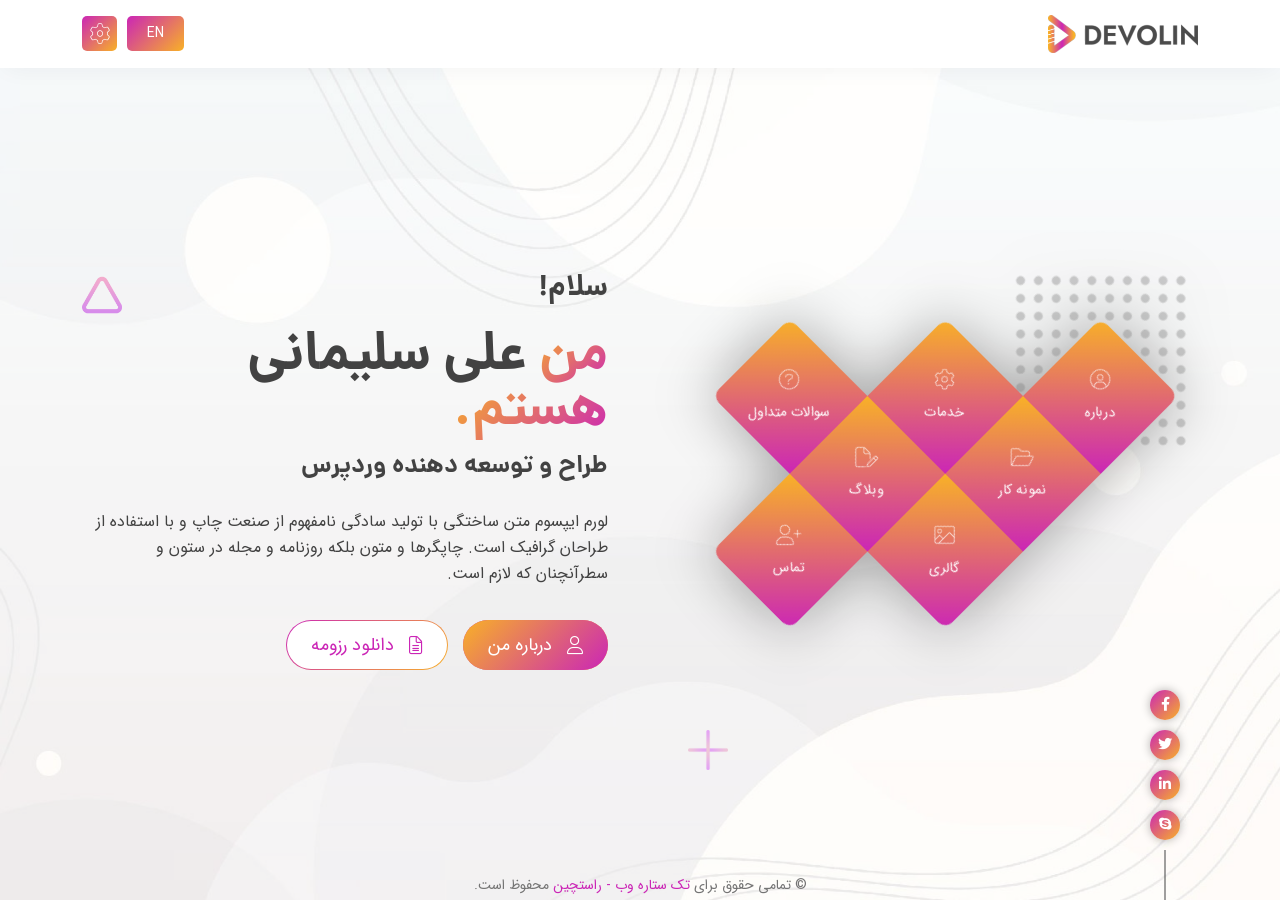
==== index.html @ b30a79c1 "first commit" ====
<!DOCTYPE html>
<html lang="fa">
<head>
    <meta charset="UTF-8">
    <meta http-equiv="X-UA-Compatible" content="IE=edge">
    <meta name="viewport" content="width=device-width, initial-scale=1.0">
    <title>Devolin - قالب HTML نمونه کارها شخصی</title>

    
    <!-- ============ FAVICON ============ -->
    <link rel="shortcut icon" href="favicon.png">
    <!-- ============ ALL PLUGIN CSS ============ -->
    <link rel="stylesheet" href="assets/vendor/css/plugin.min.css">
    <!-- ============ CUSTOM STYLESHEET ============ -->
    <link rel="stylesheet" href="assets/css/style.css">
    <link rel="stylesheet" href="assets/css/style-rtl.css">
    <!-- ============ SHARP MODE STYLESHEET ============ -->
    <link id="sharpMode" rel="stylesheet" href="#">
    <link id="darkMode" rel="stylesheet" href="#">
</head>
<body>
    <div class="content-wrap">
        <!-- PRELOADER START -->
        <div class="preloader">
            <img src="assets/images/loader.gif" alt="loading">
        </div>
        <!-- PRELOADER END -->


        <!-- ============ SETTIGS SIDEBAR START ============ -->
        <!-- ============ SETTIGS SIDEBAR START ============ -->
        <div class="sidebar-overlay">
            <div class="sidebar">
                <h3><span><i class="fa-regular fa-gear"></i> تنظیمات</span> <button class="sidebar-close"><i class="fa-thin fa-xmark"></i></button></h3>
                <div class="bottom">
                    <div class="form-check form-switch">
                        <input class="form-check-input" type="checkbox" role="switch" id="shapeChange">
                        <label class="form-check-label" for="shapeChange">حالت شارپ</label>
                    </div>
                    <div class="form-check form-switch">
                        <input class="form-check-input" type="checkbox" role="switch" id="themeChange">
                        <label class="form-check-label" for="themeChange">حالت شب</label>
                    </div>
                </div>
            </div>
        </div>
        <!-- ============ SETTIGS SIDEBAR END ============ -->


        <!-- ============ HEADER SECTION START ============ -->
        <div class="header">
            <div class="container">
                <div class="row justify-content-between align-items-center">
                    <div class="col-6">
                        <div class="logo">
                            <a href="#">
                                <img id="logo" src="assets/images/logo.png" alt="LOGO">
                            </a>
                        </div>
                    </div>
                    <div class="col-6">
                        <div class="nav-btn">
                            <a href="index-en.html" class="theme-btn">EN</a>
                            <a role="button" id="sidebar"><i class="fa-thin fa-gear"></i></a>
                        </div>
                    </div>
                </div>
            </div>
        </div>
        <!-- ============ HEADER SECTION END ============ -->


        <!-- ============ BANNER SECTION START ============ -->
        <div class="banner">
            <div class="main-social">
                <a href="#" title="Facebook"><i class="fa-brands fa-facebook-f"></i></a>
                <a href="#" title="Twitter"><i class="fa-brands fa-twitter"></i></a>
                <a href="#" title="Linkedin"><i class="fa-brands fa-linkedin-in"></i></a>
                <a href="#" title="Skype"><i class="fa-brands fa-skype"></i></a>
            </div>
            <div class="container">
                <div class="row align-items-center">
                    <div class="col-md-6 nav-col">
                        <div class="nav-wrap">
                            <div class="nav-grid">
                                <div class="single-item">
                                    <a role="button" class="section-btn" data-section="about">
                                        <span class="icon"><i class="fa-thin fa-circle-user"></i></span>
                                        <span class="txt">درباره</span>
                                    </a>
                                </div>
                                <div class="single-item">
                                    <a role="button" class="section-btn" data-section="service">
                                        <span class="icon"><i class="fa-thin fa-gear"></i></span>
                                        <span class="txt">خدمات</span>
                                    </a>
                                </div>
                                <div class="single-item">
                                    <a role="button" class="section-btn" data-section="portfolio">
                                        <span class="icon"><i class="fa-thin fa-folder-open"></i></span>
                                        <span class="txt">نمونه کار</span>
                                    </a>
                                </div>
                                <div class="single-item">
                                    <a role="button" class="section-btn" data-section="faq">
                                        <span class="icon"><i class="fa-thin fa-circle-question"></i></span>
                                        <span class="txt">سوالات متداول</span>
                                    </a>
                                </div>
                                <div class="single-item">
                                    <a role="button" class="section-btn" data-section="gallery">
                                        <span class="icon"><i class="fa-thin fa-image"></i></span>
                                        <span class="txt">گالری</span>
                                    </a>
                                </div>
                                <div class="single-item">
                                    <a role="button" class="section-btn" data-section="blog">
                                        <span class="icon"><i class="fa-thin fa-file-pen"></i></span>
                                        <span class="txt">وبلاگ</span>
                                    </a>
                                </div>
                                <div class="single-item">
                                    <a role="button" class="section-btn" data-section="contact">
                                        <span class="icon"><i class="fa-thin fa-user-plus"></i></span>
                                        <span class="txt">تماس</span>
                                    </a>
                                </div>
                            </div>
                        </div>
                    </div>
                    <div class="col-md-6">
                        <div class="banner-txt">
                            <h3>سلام!</h3>
                            <h1><span>من</span> علی سلیمانی <span>هستم.</span></h1>
                            <h2>طراح و توسعه دهنده وردپرس</h2>
                            <p>لورم ایپسوم متن ساختگی با تولید سادگی نامفهوم از صنعت چاپ و با استفاده از طراحان گرافیک است. چاپگرها و متون بلکه روزنامه و مجله در ستون و سطرآنچنان که لازم است.</p>
                            <div class="btn-box">
                                <a href="#" class="section-btn def-btn" data-section="about"><i class="fa-light fa-user"></i> درباره من</a>
                                <a href="#" class="def-btn"><i class="fa-light fa-file-lines"></i> دانلود رزومه</a>
                            </div>
                        </div>
                    </div>
                </div>
            </div>
            <div class="copyright">
                <p>&copy; تمامی حقوق برای <span> تک ستاره وب - راستچین </span> محفوظ است.</p>
            </div>
        </div>
        <!-- ============ BANNER SECTION END ============ -->


        <!-- ============ ABOUT SECTION START ============ -->
        <div class="about section-panel" id="about">
            <button class="panel-close-btn" data-close="about"><i class="fa-light fa-xmark"></i></button>
            <div class="about-content">
                <div class="container">
                    <div class="row align-items-center justify-content-between">
                        <div class="col-lg-5 col-md-6">
                            <div class="part-img">
                                <img src="assets/images/about-img.png" alt="image">
                            </div>
                        </div>
                        <div class="col-lg-6 col-md-6">
                            <div class="part-txt">
                                <h2 class="section-title">درباره <span>من</span></h2>
                                <p>من یک طراح و توسعه دهنده وردپرس هستم.</p>
                                <p>انگیزه من ساخت بهترین طراحی وب با سالها تجربه است. هدف لورم ایپسوم ایجاد یک بلوک متنی به ظاهر طبیعی است که حواس را از چیدمان منحرف نکند.</p>
                                <div class="progress-wrap">
                                    <div class="progress-box">
                                        <div class="circle-progressbar" data-animate="false">
                                            <div class="circle" data-percent="90" data-thick="15">
                                                <div class="txt">
                                                    <span class="percent"></span>
                                                    <p>گرافیک</p>
                                                </div>
                                            </div>
                                        </div>
                                    </div>
                                    <div class="progress-box">
                                        <div class="circle-progressbar" data-animate="false">
                                            <div class="circle" data-percent="85" data-thick="15">
                                                <div class="txt">
                                                    <span class="percent"></span>
                                                    <p>توسعه</p>
                                                </div>
                                            </div>
                                        </div>
                                    </div>
                                    <div class="progress-box">
                                        <div class="circle-progressbar" data-animate="false">
                                            <div class="circle" data-percent="70" data-thick="15">
                                                <div class="txt">
                                                    <span class="percent"></span>
                                                    <p>مارکتینگ</p>
                                                </div>
                                            </div>
                                        </div>
                                    </div>
                                    <div class="progress-box">
                                        <div class="circle-progressbar" data-animate="false">
                                            <div class="circle" data-percent="60" data-thick="15">
                                                <div class="txt">
                                                    <span class="percent"></span>
                                                    <p>محتوانویسی</p>
                                                </div>
                                            </div>
                                        </div>
                                    </div>
                                    <div class="progress-box">
                                        <div class="circle-progressbar" data-animate="false">
                                            <div class="circle" data-percent="90" data-thick="15">
                                                <div class="txt">
                                                    <span class="percent"></span>
                                                    <p>طراحی UI/UX</p>
                                                </div>
                                            </div>
                                        </div>
                                    </div>
                                    <div class="progress-box">
                                        <div class="circle-progressbar" data-animate="false">
                                            <div class="circle" data-percent="50" data-thick="15">
                                                <div class="txt">
                                                    <span class="percent"></span>
                                                    <p>سئو (SEO)</p>
                                                </div>
                                            </div>
                                        </div>
                                    </div>
                                </div>
                            </div>
                        </div>
                    </div>
                </div>
            </div>
            <div class="fun-fact">
                <div class="container">
                    <div class="row g-0 gy-4">
                        <div class="col-md-3 col-6">
                            <div class="single-box single-box-2">
                                <div class="part-icon">
                                    <span><i class="fa-thin fa-badge-check"></i></span>
                                </div>
                                <h2><span class="odometer" data-count="8">0</span>+</h2>
                                <p>سال تجربه کاری</p>
                            </div>
                        </div>
                        <div class="col-md-3 col-6">
                            <div class="single-box single-box-2">
                                <div class="part-icon">
                                    <span><i class="fa-thin fa-list-check"></i></span>
                                </div>
                                <h2><span class="odometer" data-count="480">0</span>+</h2>
                                <p>پروژه انجام شده</p>
                            </div>
                        </div>
                        <div class="col-md-3 col-6">
                            <div class="single-box single-box-2">
                                <div class="part-icon">
                                    <span><i class="fa-thin fa-users"></i></span>
                                </div>
                                <h2><span class="odometer" data-count="369">0</span>+</h2>
                                <p>مشتری راضی</p>
                            </div>
                        </div>
                        <div class="col-md-3 col-6">
                            <div class="single-box">
                                <div class="part-icon">
                                    <span><i class="fa-thin fa-mug-hot"></i></span>
                                </div>
                                <h2><span class="odometer" data-count="959">0</span>+</h2>
                                <p>فنجان چای</p>
                            </div>
                        </div>
                    </div>
                </div>
            </div>
            <div class="education">
                <div class="container">
                    <div class="row rg-60">
                        <div class="col-md-6">
                            <h2 class="section-title">تحصیلات</h2>
                            <ul>
                                <li>
                                    <div class="single-box">
                                        <span class="duration">1400 - 1395</span>
                                        <h3 class="title">کارشناسی ارشد در طراحی</h3>
                                        <p>دانشگاه نیویورک</p>
                                    </div>
                                </li>
                                <li>
                                    <div class="single-box">
                                        <span class="duration">1400 - 1395</span>
                                        <h3 class="title">لیسانس هنر</h3>
                                        <p>دانشگاه لندن</p>
                                    </div>
                                </li>
                                <li>
                                    <div class="single-box">
                                        <span class="duration">1400 - 1395</span>
                                        <h3 class="title">هنرمند کلاژ</h3>
                                        <p>دانشگاه سیدنی</p>
                                    </div>
                                </li>
                                <li>
                                    <div class="single-box">
                                        <span class="duration">1400 - 1395</span>
                                        <h3 class="title">کارشناسی ارشد توسعه</h3>
                                        <p>دانشگاه ولز</p>
                                    </div>
                                </li>
                                <li>
                                    <div class="single-box">
                                        <span class="duration">1400 - 1395</span>
                                        <h3 class="title">دیپلم کامپیوتر</h3>
                                        <p>دانشگاه قاهره</p>
                                    </div>
                                </li>
                            </ul>
                        </div>
                        <div class="col-md-6">
                            <h2 class="section-title">تجربیات</h2>
                            <ul>
                                <li>
                                    <div class="single-box">
                                        <span class="duration">1400 - 1395</span>
                                        <h3 class="title">توسعه دهنده وب</h3>
                                        <p>سرویس آی تی کاکلی</p>
                                    </div>
                                </li>
                                <li>
                                    <div class="single-box">
                                        <span class="duration">1400 - 1395</span>
                                        <h3 class="title">توسعه دهنده React</h3>
                                        <p>نرم افزار آکودا</p>
                                    </div>
                                </li>
                                <li>
                                    <div class="single-box">
                                        <span class="duration">1400 - 1395</span>
                                        <h3 class="title">توسعه دهنده وب</h3>
                                        <p>تیم نرم افزاری موهینو</p>
                                    </div>
                                </li>
                                <li>
                                    <div class="single-box">
                                        <span class="duration">1400 - 1395</span>
                                        <h3 class="title">مدیر پروژه</h3>
                                        <p>شرکت طراحی وب دیزاین</p>
                                    </div>
                                </li>
                                <li>
                                    <div class="single-box">
                                        <span class="duration">1400 - 1395</span>
                                        <h3 class="title">سرپرست تیم</h3>
                                        <p>شرکت تبلیغاتی برتر</p>
                                    </div>
                                </li>
                            </ul>
                        </div>
                    </div>
                </div>
            </div>
        </div>
        <!-- ============ ABOUT SECTION END ============ -->


        <!-- ============ SERVICE SECTION START ============ -->
        <div class="service section-panel" id="service">
            <button class="panel-close-btn" data-close="service"><i class="fa-light fa-xmark"></i></button>
            <div class="service-content">
                <div class="container">
                    <div class="row justify-content-center">
                        <div class="col-xl-6 col-lg-5">
                            <h2 class="section-title title-center">تخصص های <span>من</span></h2>
                        </div>
                    </div>
                    <div class="row g-md-4 g-sm-3 g-4 justify-content-between">
                        <div class="col-lg-4 col-sm-6">
                            <div class="single-service-box">
                                <div class="part-icon">
                                    <span><i class="fa-thin fa-laptop-code"></i></span>
                                </div>
                                <div class="part-txt">
                                    <h3>طراحی سایت</h3>
                                    <p>لورم ایپسوم متن ساختگی با تولید سادگی نامفهوم از صنعت چاپ و با استفاده از طراحان گرافیک است. </p>
                                </div>
                            </div>
                        </div>
                        <div class="col-lg-4 col-sm-6">
                            <div class="single-service-box">
                                <div class="part-icon">
                                    <span><i class="fa-thin fa-object-ungroup"></i></span>
                                </div>
                                <div class="part-txt">
                                    <h3>طراحی UI</h3>
                                    <p>لورم ایپسوم متن ساختگی با تولید سادگی نامفهوم از صنعت چاپ و با استفاده از طراحان گرافیک است. </p>
                                </div>
                            </div>
                        </div>
                        <div class="col-lg-4 col-sm-6">
                            <div class="single-service-box">
                                <div class="part-icon">
                                    <span><i class="fa-thin fa-palette"></i></span>
                                </div>
                                <div class="part-txt">
                                    <h3>طراحی لوگو</h3>
                                    <p>لورم ایپسوم متن ساختگی با تولید سادگی نامفهوم از صنعت چاپ و با استفاده از طراحان گرافیک است. </p>
                                </div>
                            </div>
                        </div>
                        <div class="col-lg-4 col-sm-6">
                            <div class="single-service-box">
                                <div class="part-icon">
                                    <span><i class="fa-thin fa-camera-retro"></i></span>
                                </div>
                                <div class="part-txt">
                                    <h3>عکاسی</h3>
                                    <p>لورم ایپسوم متن ساختگی با تولید سادگی نامفهوم از صنعت چاپ و با استفاده از طراحان گرافیک است. </p>
                                </div>
                            </div>
                        </div>
                        <div class="col-lg-4 col-sm-6">
                            <div class="single-service-box">
                                <div class="part-icon">
                                    <span><i class="fa-thin fa-film"></i></span>
                                </div>
                                <div class="part-txt">
                                    <h3>ویرایش ویدیو</h3>
                                    <p>لورم ایپسوم متن ساختگی با تولید سادگی نامفهوم از صنعت چاپ و با استفاده از طراحان گرافیک است. </p>
                                </div>
                            </div>
                        </div>
                        <div class="col-lg-4 col-sm-6">
                            <div class="single-service-box">
                                <div class="part-icon">
                                    <span><i class="fa-thin fa-bullhorn"></i></span>
                                </div>
                                <div class="part-txt">
                                    <h3>سوشیال مارکتینگ</h3>
                                    <p>لورم ایپسوم متن ساختگی با تولید سادگی نامفهوم از صنعت چاپ و با استفاده از طراحان گرافیک است. </p>
                                </div>
                            </div>
                        </div>
                    </div>
                </div>
            </div>
            <div class="cta">
                <div class="container">
                    <div class="d-sm-flex d-block align-items-center">
                        <div class="part-txt">
                            <h2>پروژه ای در ذهن دارید؟</h2>
                        </div>
                        <div class="part-btn">
                            <a href="#contact" class="def-btn def-btn-2">پیشنهادتان را ارسال کنید</a>
                        </div>
                    </div>
                </div>
            </div>
            <div class="pricing">
                <div class="container">
                    <div class="row justify-content-center">
                        <div class="col-xl-6 col-lg-5">
                            <h2 class="section-title title-center">لیست <span>قیمت</span></h2>
                        </div>
                    </div>
                    <div class="row g-md-4 g-sm-3 g-4 justify-content-center">
                        <div class="col-lg-4 col-sm-6">
                            <div class="single-price">
                                <div class="top">
                                    <h3>یک پروژه</h3>
                                    <div class="part-icon">
                                        <span><i class="fa-light fa-sun"></i></span>
                                    </div>
                                </div>
                                <div class="middle">
                                    <ul>
                                        <li>طراحی وب سایت <span>2.5 م.ت <small>(هر پروژه)</small></span></li>
                                        <li>طراحی UI <span>2.5 م.ت <small>(هر پروژه)</small></span></li>
                                        <li>طراحی لوگو <span>1.0 م.ت <small>(هر پروژه)</small></span></li>
                                        <li>عکاسی <span>300 ه.ت <small>(هر پروژه)</small></span></li>
                                        <li>ویرایش ویدیو <span>200 ه.ت <small>(هر پروژه)</small></span></li>
                                        <li>سوشیال مارکتینگ <span>1.5 م.ت <small>(هر پروژه)</small></span></li>
                                    </ul>
                                </div>
                                <div class="bottom">
                                    <button class="def-btn" data-bs-toggle="modal" data-bs-target="#pricingModal">درخواست شروع پروژه</button>
                                </div>
                            </div>
                        </div>
                        <div class="col-lg-4 col-sm-6">
                            <div class="single-price">
                                <div class="top">
                                    <h3>چند پروژه</h3>
                                    <div class="part-icon">
                                        <span><i class="fa-light fa-medal"></i></span>
                                    </div>
                                </div>
                                <div class="middle">
                                    <ul>
                                        <li>طراحی وب سایت <span>2.4 م.ت <small>(هر پروژه)</small></span></li>
                                        <li>طراحی UI <span>2.4 م.ت <small>(هر پروژه)</small></span></li>
                                        <li>طراحی لوگو <span>900 ه.ت <small>(هر پروژه)</small></span></li>
                                        <li>عکاسی <span>280 ه.ت <small>(هر پروژه)</small></span></li>
                                        <li>ویرایش ویدیو <span>190 ه.ت <small>(هر پروژه)</small></span></li>
                                        <li>سوشیال مارکتینگ <span>1.200 م.ت <small>(هر پروژه)</small></span></li>
                                    </ul>
                                </div>
                                <div class="bottom">
                                    <button class="def-btn" data-bs-toggle="modal" data-bs-target="#pricingModal">درخواست شروع پروژه</button>
                                </div>
                            </div>
                        </div>
                        <div class="col-lg-4 col-sm-6">
                            <div class="single-price">
                                <div class="top">
                                    <h3>بر اساس روز</h3>
                                    <div class="part-icon">
                                        <span><i class="fa-light fa-sparkles"></i></span>
                                    </div>
                                </div>
                                <div class="middle">
                                    <ul>
                                        <li>طراحی وب سایت <span>500 ه.ت <small>(هر روز)</small></span></li>
                                        <li>طراحی UI <span>500 ه.ت <small>(هر روز)</small></span></li>
                                        <li>طراحی لوگو <span>100 ه.ت <small>(هر روز)</small></span></li>
                                        <li>عکاسی <span>100 ه.ت <small>(هر روز)</small></span></li>
                                        <li>ویرایش ویدیو <span>70 ه.ت <small>(هر روز)</small></span></li>
                                        <li>سوشیال مارکتینگ <span>250 ه.ت <small>(هر روز)</small></span></li>
                                    </ul>
                                </div>
                                <div class="bottom">
                                    <button class="def-btn" data-bs-toggle="modal" data-bs-target="#pricingModal">درخواست شروع پروژه</button>
                                </div>
                            </div>
                        </div>
                    </div>
                </div>
            </div>
        </div>
        <!-- ============ SERVICE SECTION END ============ -->


        <!-- ============ PORTFOLIO SECTION START ============ -->
        <div class="portfolio section-panel" id="portfolio">
            <button class="panel-close-btn" data-close="portfolio"><i class="fa-light fa-xmark"></i></button>
            <div class="portfolio-content">
                <div class="container">
                    <div class="row justify-content-center">
                        <div class="col-12">
                            <h2 class="section-title title-center">نگاهی به <span>گذشته من</span> بیندازید</h2>
                        </div>
                    </div>
                    <div class="filter-nav">
                        <button class="filter-btn active" data-filter="all">نمایش همه</button>
                        <button class="filter-btn" data-filter="web">طراحی سایت</button>
                        <button class="filter-btn" data-filter="ui">طراحی UI</button>
                        <button class="filter-btn" data-filter="photo-g">عکاسی</button>
                        <button class="filter-btn" data-filter="marketing">بازاریابی</button>
                    </div>
                    <div class="portfolio-row">
                        <div class="custom-col web">
                            <div class="single-portfolio-box">
                                <div class="part-img">
                                    <img src="assets/images/portfolio-img-1.jpg" alt="Image">
                                </div>
                                <div class="part-txt">
                                    <span class="category">طراحی سایت</span>
                                    <h3>طراحی وب سایت فروشگاهی اوماک</h3>
                                    <ul class="info">
                                        <li><span>شروع:</span> 1401/12/05</li>
                                        <li><span>پایان:</span> 1401/12/15</li>
                                    </ul>
                                    <div class="bottom">
                                        <div class="star">
                                            <i class="fa-solid fa-star-sharp rated"></i>
                                            <i class="fa-solid fa-star-sharp rated"></i>
                                            <i class="fa-solid fa-star-sharp rated"></i>
                                            <i class="fa-solid fa-star-sharp rated"></i>
                                            <i class="fa-solid fa-star-sharp"></i>
                                        </div>
                                        <a href="#">مشاهده وب سایت <span><i class="fa-regular fa-arrow-left"></i></span></a>
                                    </div>
                                </div>
                            </div>
                        </div>
                        <div class="custom-col ui">
                            <div class="single-portfolio-box">
                                <div class="part-img">
                                    <img src="assets/images/portfolio-img-2.jpg" alt="Image">
                                </div>
                                <div class="part-txt">
                                    <span class="category">طراحی UI</span>
                                    <h3>طراحی اپلیکیشن اندروید برای آژانس اوماک</h3>
                                    <ul class="info">
                                        <li><span>شروع:</span> 1401/12/05</li>
                                        <li><span>پایان:</span> 1401/12/15</li>
                                    </ul>
                                    <div class="bottom">
                                        <div class="star">
                                            <i class="fa-solid fa-star-sharp rated"></i>
                                            <i class="fa-solid fa-star-sharp rated"></i>
                                            <i class="fa-solid fa-star-sharp rated"></i>
                                            <i class="fa-solid fa-star-sharp rated"></i>
                                            <i class="fa-solid fa-star-sharp"></i>
                                        </div>
                                        <a href="#">مشاهده وب سایت <span><i class="fa-regular fa-arrow-left"></i></span></a>
                                    </div>
                                </div>
                            </div>
                        </div>
                        <div class="custom-col ui">
                            <div class="single-portfolio-box">
                                <div class="part-img">
                                    <img src="assets/images/portfolio-img-3.jpg" alt="Image">
                                </div>
                                <div class="part-txt">
                                    <span class="category">طراحی لوگو</span>
                                    <h3>طراحی لوگوی زیبایی برای لوازم آرایشی اوماک</h3>
                                    <ul class="info">
                                        <li><span>شروع:</span> 1401/12/05</li>
                                        <li><span>پایان:</span> 1401/12/15</li>
                                    </ul>
                                    <div class="bottom">
                                        <div class="star">
                                            <i class="fa-solid fa-star-sharp rated"></i>
                                            <i class="fa-solid fa-star-sharp rated"></i>
                                            <i class="fa-solid fa-star-sharp rated"></i>
                                            <i class="fa-solid fa-star-sharp rated"></i>
                                            <i class="fa-solid fa-star-sharp"></i>
                                        </div>
                                        <a href="#">مشاهده وب سایت <span><i class="fa-regular fa-arrow-left"></i></span></a>
                                    </div>
                                </div>
                            </div>
                        </div>
                        <div class="custom-col ui">
                            <div class="single-portfolio-box">
                                <div class="part-img">
                                    <img src="assets/images/portfolio-img-4.jpg" alt="Image">
                                </div>
                                <div class="part-txt">
                                    <span class="category">طراحی UI</span>
                                    <h3>طراحی اپلیکیشن اندروید برای پلیر موسیقی پادر</h3>
                                    <ul class="info">
                                        <li><span>شروع:</span> 1401/12/05</li>
                                        <li><span>پایان:</span> 1401/12/15</li>
                                    </ul>
                                    <div class="bottom">
                                        <div class="star">
                                            <i class="fa-solid fa-star-sharp rated"></i>
                                            <i class="fa-solid fa-star-sharp rated"></i>
                                            <i class="fa-solid fa-star-sharp rated"></i>
                                            <i class="fa-solid fa-star-sharp rated"></i>
                                            <i class="fa-solid fa-star-sharp"></i>
                                        </div>
                                        <a href="#">مشاهده وب سایت <span><i class="fa-regular fa-arrow-left"></i></span></a>
                                    </div>
                                </div>
                            </div>
                        </div>
                        <div class="custom-col photo-g">
                            <div class="single-portfolio-box">
                                <div class="part-img">
                                    <img src="assets/images/portfolio-img-5.jpg" alt="Image">
                                </div>
                                <div class="part-txt">
                                    <span class="category">عکاسی</span>
                                    <h3>عکاسی از نمایشگاه نقاشی 1401</h3>
                                    <ul class="info">
                                        <li><span>شروع:</span> 1401/12/05</li>
                                        <li><span>پایان:</span> 1401/12/15</li>
                                    </ul>
                                    <div class="bottom">
                                        <div class="star">
                                            <i class="fa-solid fa-star-sharp rated"></i>
                                            <i class="fa-solid fa-star-sharp rated"></i>
                                            <i class="fa-solid fa-star-sharp rated"></i>
                                            <i class="fa-solid fa-star-sharp rated"></i>
                                            <i class="fa-solid fa-star-sharp"></i>
                                        </div>
                                        <a href="#">مشاهده وب سایت <span><i class="fa-regular fa-arrow-left"></i></span></a>
                                    </div>
                                </div>
                            </div>
                        </div>
                        <div class="custom-col web">
                            <div class="single-portfolio-box">
                                <div class="part-img">
                                    <img src="assets/images/portfolio-img-6.jpg" alt="Image">
                                </div>
                                <div class="part-txt">
                                    <span class="category">طراحی سایت</span>
                                    <h3>طراحی وب سایت شخصی و رزومه</h3>
                                    <ul class="info">
                                        <li><span>شروع:</span> 1401/12/05</li>
                                        <li><span>پایان:</span> 1401/12/15</li>
                                    </ul>
                                    <div class="bottom">
                                        <div class="star">
                                            <i class="fa-solid fa-star-sharp rated"></i>
                                            <i class="fa-solid fa-star-sharp rated"></i>
                                            <i class="fa-solid fa-star-sharp rated"></i>
                                            <i class="fa-solid fa-star-sharp rated"></i>
                                            <i class="fa-solid fa-star-sharp"></i>
                                        </div>
                                        <a href="#">مشاهده وب سایت <span><i class="fa-regular fa-arrow-left"></i></span></a>
                                    </div>
                                </div>
                            </div>
                        </div>
                        <h3 class="empty-msg">چیزی برای نمایش در این دسته وجود ندارد &#128549;</h3>
                    </div>
                </div>
            </div>
            <div class="our-client">
                <div class="container">
                    <div class="client-slider" dir="rtl">
                        <div class="single-client">
                            <img src="assets/images/client-1.png" alt="Logo">
                        </div>
                        <div class="single-client">
                            <img src="assets/images/client-2.png" alt="Logo">
                        </div>
                        <div class="single-client">
                            <img src="assets/images/client-3.png" alt="Logo">
                        </div>
                        <div class="single-client">
                            <img src="assets/images/client-4.png" alt="Logo">
                        </div>
                        <div class="single-client">
                            <img src="assets/images/client-5.png" alt="Logo">
                        </div>
                        <div class="single-client">
                            <img src="assets/images/client-6.png" alt="Logo">
                        </div>
                        <div class="single-client">
                            <img src="assets/images/client-7.png" alt="Logo">
                        </div>
                    </div>
                </div>
            </div>
            <div class="testimonial">
                <div class="container">
                    <div class="row justify-content-center">
                        <div class="col-xl-6 col-lg-5">
                            <h2 class="section-title title-center">مشتریان درباره <span>من</span> چه می گویند؟</h2>
                        </div>
                    </div>
                    <div class="row justify-content-center">
                        <div class="col-xl-8 col-md-10">
                            <div class="testimonial-slider">
                                <div class="single-feedback">
                                    <div class="part-img">
                                        <img src="assets/images/testimonial-img-1.jpg" alt="Image">
                                    </div>
                                    <div class="part-txt">
                                        <p>لورم ایپسوم متن ساختگی با تولید سادگی نامفهوم از صنعت چاپ و با استفاده از طراحان گرافیک است. چاپگرها و متون بلکه روزنامه و مجله در ستون و سطرآنچنان که لازم است و برای شرایط فعلی تکنولوژی مورد نیاز و کاربردهای متنوع با هدف بهبود ابزارهای کاربردی می باشد.</p>
                                        <h3>امین دادجو</h3>
                                        <span>مدیر وب سایت لوازم آرایشی</span>
                                    </div>
                                </div>
                                <div class="single-feedback">
                                    <div class="part-img">
                                        <img src="assets/images/testimonial-img-2.jpg" alt="Image">
                                    </div>
                                    <div class="part-txt">
                                        <p>لورم ایپسوم متن ساختگی با تولید سادگی نامفهوم از صنعت چاپ و با استفاده از طراحان گرافیک است. چاپگرها و متون بلکه روزنامه و مجله در ستون و سطرآنچنان که لازم است و برای شرایط فعلی تکنولوژی مورد نیاز و کاربردهای متنوع با هدف بهبود ابزارهای کاربردی می باشد.</p>
                                        <h3>لاله ایراندوست</h3>
                                        <span>مدیر وب سایت پادکست</span>
                                    </div>
                                </div>
                                <div class="single-feedback">
                                    <div class="part-img">
                                        <img src="assets/images/testimonial-img-3.jpg" alt="Image">
                                    </div>
                                    <div class="part-txt">
                                        <p>لورم ایپسوم متن ساختگی با تولید سادگی نامفهوم از صنعت چاپ و با استفاده از طراحان گرافیک است. چاپگرها و متون بلکه روزنامه و مجله در ستون و سطرآنچنان که لازم است و برای شرایط فعلی تکنولوژی مورد نیاز و کاربردهای متنوع با هدف بهبود ابزارهای کاربردی می باشد.</p>
                                        <h3>رضا محمدی</h3>
                                        <span>مدیر فروشگاه اینترنتی</span>
                                    </div>
                                </div>
                            </div>
                        </div>
                    </div>
                </div>
            </div>
        </div>
        <!-- ============ PORTFOLIO SECTION END ============ -->


        <!-- ============ FAQ SECTION START ============ -->
        <div class="faq section-panel" id="faq">
            <button class="panel-close-btn" data-close="faq"><i class="fa-light fa-xmark"></i></button>
            <div class="faq-content">
                <div class="container">
                    <div class="row justify-content-center">
                        <div class="col-12">
                            <h2 class="section-title title-center"><span>سوالات</span> متداول</h2>
                        </div>
                    </div>
                    <div class="row justify-content-center">
                        <div class="col-xl-8 col-lg-10">
                            <div class="faq-box">
                                <div class="single-card">
                                    <div class="faq-header">
                                        <h3>ساخت یک وب سایت چقدر طول می کشد؟</h3>
                                        <div class="icon">
                                            <i class="fa-light fa-minus"></i>
                                        </div>
                                    </div>
                                    <div class="faq-body">
                                        <p>لورم ایپسوم متن ساختگی با تولید سادگی نامفهوم از صنعت چاپ و با استفاده از طراحان گرافیک است. چاپگرها و متون بلکه روزنامه و مجله در ستون و سطرآنچنان که لازم است و برای شرایط فعلی تکنولوژی مورد نیاز و کاربردهای متنوع با هدف بهبود ابزارهای کاربردی می باشد.</p>
                                    </div>
                                </div>
                                <div class="single-card">
                                    <div class="faq-header">
                                        <h3>آیا وب سایت های موجود را دوباره طراحی می کنید؟</h3>
                                        <div class="icon">
                                            <i class="fa-light fa-plus"></i>
                                        </div>
                                    </div>
                                    <div class="faq-body">
                                        <p>لورم ایپسوم متن ساختگی با تولید سادگی نامفهوم از صنعت چاپ و با استفاده از طراحان گرافیک است. چاپگرها و متون بلکه روزنامه و مجله در ستون و سطرآنچنان که لازم است و برای شرایط فعلی تکنولوژی مورد نیاز و کاربردهای متنوع با هدف بهبود ابزارهای کاربردی می باشد.</p>
                                    </div>
                                </div>
                                <div class="single-card">
                                    <div class="faq-header">
                                        <h3>آیا در سطح بین المللی کار می کنید؟</h3>
                                        <div class="icon">
                                            <i class="fa-light fa-plus"></i>
                                        </div>
                                    </div>
                                    <div class="faq-body">
                                        <p>لورم ایپسوم متن ساختگی با تولید سادگی نامفهوم از صنعت چاپ و با استفاده از طراحان گرافیک است. چاپگرها و متون بلکه روزنامه و مجله در ستون و سطرآنچنان که لازم است و برای شرایط فعلی تکنولوژی مورد نیاز و کاربردهای متنوع با هدف بهبود ابزارهای کاربردی می باشد.</p>
                                    </div>
                                </div>
                                <div class="single-card">
                                    <div class="faq-header">
                                        <h3>آیا وب سایت من روی تلفن های هوشمند و تبلت ها نیز کار می کند؟</h3>
                                        <div class="icon">
                                            <i class="fa-light fa-plus"></i>
                                        </div>
                                    </div>
                                    <div class="faq-body">
                                        <p>لورم ایپسوم متن ساختگی با تولید سادگی نامفهوم از صنعت چاپ و با استفاده از طراحان گرافیک است. چاپگرها و متون بلکه روزنامه و مجله در ستون و سطرآنچنان که لازم است و برای شرایط فعلی تکنولوژی مورد نیاز و کاربردهای متنوع با هدف بهبود ابزارهای کاربردی می باشد.</p>
                                    </div>
                                </div>
                                <div class="single-card">
                                    <div class="faq-header">
                                        <h3>آیا می توانید به من کمک کنید تا رتبه بالایی در گوگل کسب کنم؟</h3>
                                        <div class="icon">
                                            <i class="fa-light fa-plus"></i>
                                        </div>
                                    </div>
                                    <div class="faq-body">
                                        <p>لورم ایپسوم متن ساختگی با تولید سادگی نامفهوم از صنعت چاپ و با استفاده از طراحان گرافیک است. چاپگرها و متون بلکه روزنامه و مجله در ستون و سطرآنچنان که لازم است و برای شرایط فعلی تکنولوژی مورد نیاز و کاربردهای متنوع با هدف بهبود ابزارهای کاربردی می باشد.</p>
                                    </div>
                                </div>
                                <div class="single-card">
                                    <div class="faq-header">
                                        <h3>هزینه یک وب سایت چقدر است؟</h3>
                                        <div class="icon">
                                            <i class="fa-light fa-plus"></i>
                                        </div>
                                    </div>
                                    <div class="faq-body">
                                        <p>لورم ایپسوم متن ساختگی با تولید سادگی نامفهوم از صنعت چاپ و با استفاده از طراحان گرافیک است. چاپگرها و متون بلکه روزنامه و مجله در ستون و سطرآنچنان که لازم است و برای شرایط فعلی تکنولوژی مورد نیاز و کاربردهای متنوع با هدف بهبود ابزارهای کاربردی می باشد.</p>
                                    </div>
                                </div>
                            </div>
                        </div>
                    </div>
                </div>
            </div>
        </div>
        <!-- ============ FAQ SECTION END ============ -->


        <!-- ============ GALLERY SECTION START ============ -->
        <div class="gallery section-panel" id="gallery">
            <button class="panel-close-btn" data-close="gallery"><i class="fa-light fa-xmark"></i></button>
            <div class="gallery-content">
                <div class="container">
                    <div class="row justify-content-center">
                        <div class="col-12">
                            <h2 class="section-title title-center">گالری <span>تصاویر</span> من</h2>
                        </div>
                    </div>
                    <div class="row g-4">
                        <div class="col-lg-8">
                            <div class="single-img">
                                <img src="assets/images/gallery-1.jpg" alt="image">
                                <div class="hover">
                                    <button><i class="fa-light fa-plus"></i></button>
                                    <p>لورم ایپسوم متن ساختگی با تولید سادگی نامفهوم از صنعت چاپ و با استفاده از طراحان گرافیک است. </p>
                                </div>
                            </div>
                        </div>
                        <div class="col-lg-4 col-sm-6">
                            <div class="single-img">
                                <img src="assets/images/gallery-2.jpg" alt="image">
                                <div class="hover">
                                    <button><i class="fa-light fa-plus"></i></button>
                                    <p>لورم ایپسوم متن ساختگی با تولید سادگی نامفهوم از صنعت چاپ و با استفاده از طراحان گرافیک است. </p>
                                </div>
                            </div>
                        </div>
                        <div class="col-lg-4 col-sm-6">
                            <div class="single-img">
                                <img src="assets/images/gallery-3.jpg" alt="image">
                                <div class="hover">
                                    <button><i class="fa-light fa-plus"></i></button>
                                    <p>لورم ایپسوم متن ساختگی با تولید سادگی نامفهوم از صنعت چاپ و با استفاده از طراحان گرافیک است. </p>
                                </div>
                            </div>
                        </div>
                        <div class="col-lg-4 col-sm-6">
                            <div class="single-img">
                                <img src="assets/images/gallery-4.jpg" alt="image">
                                <div class="hover">
                                    <button><i class="fa-light fa-plus"></i></button>
                                    <p>لورم ایپسوم متن ساختگی با تولید سادگی نامفهوم از صنعت چاپ و با استفاده از طراحان گرافیک است. </p>
                                </div>
                            </div>
                        </div>
                        <div class="col-lg-4 col-sm-6">
                            <div class="single-img">
                                <img src="assets/images/gallery-5.jpg" alt="image">
                                <div class="hover">
                                    <button><i class="fa-light fa-plus"></i></button>
                                    <p>لورم ایپسوم متن ساختگی با تولید سادگی نامفهوم از صنعت چاپ و با استفاده از طراحان گرافیک است. </p>
                                </div>
                            </div>
                        </div>
                        <div class="col-lg-4 col-sm-6">
                            <div class="single-img">
                                <img src="assets/images/gallery-6.jpg" alt="image">
                                <div class="hover">
                                    <button><i class="fa-light fa-plus"></i></button>
                                    <p>لورم ایپسوم متن ساختگی با تولید سادگی نامفهوم از صنعت چاپ و با استفاده از طراحان گرافیک است. </p>
                                </div>
                            </div>
                        </div>
                        <div class="col-lg-8">
                            <div class="single-img">
                                <img src="assets/images/gallery-7.jpg" alt="image">
                                <div class="hover">
                                    <button><i class="fa-light fa-plus"></i></button>
                                    <p>لورم ایپسوم متن ساختگی با تولید سادگی نامفهوم از صنعت چاپ و با استفاده از طراحان گرافیک است. </p>
                                </div>
                            </div>
                        </div>
                    </div>
                </div>
            </div>
        </div>
        <!-- ============ GALLERY SECTION END ============ -->


        <!-- ============ BLOG SECTION START ============ -->
        <div class="blog section-panel" id="blog">
            <button class="panel-close-btn" data-close="blog"><i class="fa-light fa-xmark"></i></button>
            <div class="blog-content">
                <div class="container">
                    <div class="row justify-content-center">
                        <div class="col-12">
                            <h2 class="section-title title-center">کالکشن <span>مقالات</span> جدید</h2>
                        </div>
                    </div>
                    <div class="row g-4 justify-content-center">
                        <div class="col-lg-4 col-md-6 col-sm-8">
                            <div class="single-blog">
                                <div class="part-img">
                                    <img src="assets/images/blog-img-1.jpg" alt="Image">
                                </div>
                                <div class="part-txt">
                                    <h3><a href="#" data-bs-toggle="modal" data-bs-target="#blogModal">10 فریمورک برتر جاوا اسکریپت برای یادگیری در سال 2022</a></h3>
                                    <ul>
                                        <li><span><i class="fa-duotone fa-user-pen"></i></span>علی سلیمانی</li>
                                        <li><span><i class="fa-duotone fa-calendar"></i></span>28 مهر 1401</li>
                                    </ul>
                                </div>
                            </div>
                        </div>
                        <div class="col-lg-4 col-md-6 col-sm-8">
                            <div class="single-blog">
                                <div class="part-img">
                                    <img src="assets/images/blog-img-2.jpg" alt="Image">
                                </div>
                                <div class="part-txt">
                                    <h3><a href="#" data-bs-toggle="modal" data-bs-target="#blogModal">چگونه ReactJS را در یک برنامه قدیمی Dojo ادغام کنیم</a></h3>
                                    <ul>
                                        <li><span><i class="fa-duotone fa-user-pen"></i></span>علی سلیمانی</li>
                                        <li><span><i class="fa-duotone fa-calendar"></i></span>28 مهر 1401</li>
                                    </ul>
                                </div>
                            </div>
                        </div>
                        <div class="col-lg-4 col-md-6 col-sm-8">
                            <div class="single-blog">
                                <div class="part-img">
                                    <img src="assets/images/blog-img-3.jpg" alt="Image">
                                </div>
                                <div class="part-txt">
                                    <h3><a href="#" data-bs-toggle="modal" data-bs-target="#blogModal">با علامت گذاری شده از Markdown به HTML5 بروید</a></h3>
                                    <ul>
                                        <li><span><i class="fa-duotone fa-user-pen"></i></span>علی سلیمانی</li>
                                        <li><span><i class="fa-duotone fa-calendar"></i></span>28 مهر 1401</li>
                                    </ul>
                                </div>
                            </div>
                        </div>
                        <div class="col-12">
                            <div class="subscribe-wrap">
                                <div class="subscribe">
                                    <h3>عضو خبرنامه ما شوید</h3>
                                    <form>
                                        <input type="email" placeholder="آدرس ایمیل خود را وارد کنید ...">
                                        <button class="def-btn">عضویت</button>
                                    </form>
                                </div>
                            </div>
                        </div>
                        <div class="col-lg-4 col-md-6 col-sm-8">
                            <div class="single-blog">
                                <div class="part-img">
                                    <img src="assets/images/blog-img-4.jpg" alt="Image">
                                </div>
                                <div class="part-txt">
                                    <h3><a href="#" data-bs-toggle="modal" data-bs-target="#blogModal">بوت استرپ: ایجاد منوها، نوارهای ناوبری و مدال ها</a></h3>
                                    <ul>
                                        <li><span><i class="fa-duotone fa-user-pen"></i></span>علی سلیمانی</li>
                                        <li><span><i class="fa-duotone fa-calendar"></i></span>28 مهر 1401</li>
                                    </ul>
                                </div>
                            </div>
                        </div>
                        <div class="col-lg-4 col-md-6 col-sm-8">
                            <div class="single-blog">
                                <div class="part-img">
                                    <img src="assets/images/blog-img-5.jpg" alt="Image">
                                </div>
                                <div class="part-txt">
                                    <h3><a href="#" data-bs-toggle="modal" data-bs-target="#blogModal"> بررسی GDPR و وردپرس: چرا باید نگران باشید و راهکار چیست</a></h3>
                                    <ul>
                                        <li><span><i class="fa-duotone fa-user-pen"></i></span>علی سلیمانی</li>
                                        <li><span><i class="fa-duotone fa-calendar"></i></span>28 مهر 1401</li>
                                    </ul>
                                </div>
                            </div>
                        </div>
                        <div class="col-lg-4 col-md-6 col-sm-8">
                            <div class="single-blog">
                                <div class="part-img">
                                    <img src="assets/images/blog-img-6.jpg" alt="Image">
                                </div>
                                <div class="part-txt">
                                    <h3><a href="#" data-bs-toggle="modal" data-bs-target="#blogModal">راه حل های CRM مبتنی بر وب - همه آنچه که باید بدانید</a></h3>
                                    <ul>
                                        <li><span><i class="fa-duotone fa-user-pen"></i></span>علی سلیمانی</li>
                                        <li><span><i class="fa-duotone fa-calendar"></i></span>28 مهر 1401</li>
                                    </ul>
                                </div>
                            </div>
                        </div>
                    </div>
                </div>
            </div>
        </div>
        <!-- ============ BLOG SECTION END ============ -->


        <!-- ============ CONTACT SECTION START ============ -->
        <div class="contact section-panel" id="contact">
            <button class="panel-close-btn" data-close="contact"><i class="fa-light fa-xmark"></i></button>
            <div class="contact-content">
                <div class="container">
                    <div class="row justify-content-center">
                        <div class="col-xl-6 col-lg-5">
                            <h2 class="section-title title-center">با <span>من</span> در تماس باشید.</h2>
                        </div>
                    </div>
                    <div class="row g-0 justify-content-center">
                        <div class="col-lg-6 col-md-7 col-sm-6 order-e">
                            <form class="contact-form">
                                <div class="form-group">
                                    <label>نام کامل شما</label>
                                    <input type="text" name="name" required>
                                </div>
                                <div class="form-group">
                                    <label>آدرس ایمیل شما</label>
                                    <input type="email" name="email" required>
                                </div>
                                <div class="form-group">
                                    <label>موضوع</label>
                                    <input type="text" name="subject" required>
                                </div>
                                <div class="form-group">
                                    <label>پیام تان را بنویسید</label>
                                    <textarea name="message" required></textarea>
                                </div>
                                <button class="def-btn">ارسال پیام</button>
                            </form>
                        </div>
                        <div class="col-lg-4 col-md-5 col-sm-6">
                            <div class="contact-info">
                                <div class="single-box">
                                    <div class="part-icon">
                                        <i class="fa-duotone fa-phone"></i>
                                    </div>
                                    <div class="part-txt">
                                        <a href="#">+12 345 678 900</a>
                                        <a href="#">+12 345 678 900</a>
                                    </div>
                                </div>
                                <div class="single-box">
                                    <div class="part-icon">
                                        <i class="fa-duotone fa-envelope"></i>
                                    </div>
                                    <div class="part-txt">
                                        <a href="#">example@gmail.com</a>
                                        <a href="#">example@gmail.com</a>
                                    </div>
                                </div>
                                <div class="single-box">
                                    <div class="part-icon">
                                        <i class="fa-duotone fa-map-location-dot"></i>
                                    </div>
                                    <div class="part-txt">
                                        <p>ایران، استان خراسان رضوی، مشهد</p>
                                    </div>
                                </div>
                            </div>
                        </div>
                    </div>
                </div>
            </div>
        </div>
        <!-- ============ CONTACT SECTION END ============ -->
    </div>


    <!-- ============ PRICING MODAL ============ -->
    <div class="modal fade" id="pricingModal" tabindex="-1" aria-labelledby="pricingModalLabel" aria-hidden="true">
        <div class="modal-dialog modal-lg">
            <div class="modal-content">
                <div class="modal-header">
                    <h5 class="modal-title" id="pricingModalLabel">پروژه ای را شروع کنید</h5>
                    <button type="button" data-bs-dismiss="modal"><i class="fa-light fa-xmark"></i></button>
                </div>
                <div class="modal-body">
                    <form class="pricing-form">
                        <div class="row g-4">
                            <div class="col-md-6">
                                <div class="form-group">
                                    <label>نام شما</label>
                                    <input type="text" name="name" required>
                                </div>
                            </div>
                            <div class="col-md-6">
                                <div class="form-group">
                                    <label>ایمیل شما</label>
                                    <input type="email" name="email" required>
                                </div>
                            </div>
                            <div class="col-12">
                                <div class="form-group">
                                    <label>موضوع را انتخاب کنید.</label>
                                    <select name="subject" class="my-select" required>
                                        <option value="" disabled selected hidden label="subject"></option>
                                        <option value="1">طراحی وب سایت</option>
                                        <option value="2">طراحی UI</option>
                                        <option value="3">طراحی لوگو</option>
                                        <option value="4">عکاسی</option>
                                        <option value="5">ویرایش ویدیو</option>
                                        <option value="6">سوشیال مارکتینگ</option>
                                    </select>
                                </div>
                            </div>
                            <div class="col-12">
                                <div class="form-group">
                                    <label>پیام شما ...</label>
                                    <textarea name="message"></textarea>
                                </div>
                            </div>
                            <div class="col-12">
                                <div class="btn-box justify-content-end">
                                    <button type="button" class="def-btn def-btn-2 border" data-bs-dismiss="modal">بستن</button>
                                    <button type="button" class="def-btn">ارسال پیام</button>
                                </div>
                            </div>
                        </div>
                    </form>
                </div>
            </div>
        </div>
    </div>
    <!-- ============ PRICING MODAL ============ -->


    <!-- ============ LIGHTBOX MODAL MODAL ============ -->
    <div class="image-lightbox-panel">
        <img class="lightbox-image" src="" alt="Image">
    </div>
    <!-- ============ LIGHTBOX MODAL MODAL ============ -->


    <!-- ============ BLOG MODAL ============ -->
    <div class="modal fade" id="blogModal" tabindex="-1" aria-labelledby="blogModalLabel" aria-hidden="true">
        <div class="modal-dialog modal-lg">
            <div class="modal-content">
                <div class="modal-header">
                    <h5 class="modal-title" id="blogModalLabel">مجموعه مقالات من</h5>
                    <button type="button" data-bs-dismiss="modal"><i class="fa-light fa-xmark"></i></button>
                </div>
                <div class="modal-body">
                    <div class="blog-details">
                        <div class="part-img">
                            <img src="assets/images/blog-details.jpg" alt="Image">
                        </div>
                        <div class="part-txt">
                            <h2 class="blog-title">چگونه ReactJS را در یک برنامه قدیمی Dojo ادغام کنیم</h2>
                            <ul>
                                <li><span><i class="fa-duotone fa-user-pen"></i></span>علی سلیمانی</li>
                                <li><span><i class="fa-duotone fa-calendar"></i></span>28 مهر 1401</li>
                            </ul>
                            <p>لورم ایپسوم متن ساختگی با تولید سادگی نامفهوم از صنعت چاپ و با استفاده از طراحان گرافیک است. چاپگرها و متون بلکه روزنامه و مجله در ستون و سطرآنچنان که لازم است و برای شرایط فعلی تکنولوژی مورد نیاز و کاربردهای متنوع با هدف بهبود ابزارهای کاربردی می باشد. </p>
                            <p>کتابهای زیادی در شصت و سه درصد گذشته، حال و آینده شناخت فراوان جامعه و متخصصان را می طلبد تا با نرم افزارها شناخت بیشتری را برای طراحان رایانه ای علی الخصوص طراحان خلاقی و فرهنگ پیشرو در زبان فارسی ایجاد کرد. در این صورت می توان امید داشت که تمام و دشواری موجود در ارائه راهکارها و شرایط سخت تایپ به پایان رسد.</p>
                            <p class="marked">لورم ایپسوم متن ساختگی با تولید سادگی نامفهوم از صنعت چاپ و با استفاده از طراحان گرافیک است.</p>
                            <p>لورم ایپسوم متن ساختگی با تولید سادگی نامفهوم از صنعت چاپ و با استفاده از طراحان گرافیک است. چاپگرها و متون بلکه روزنامه و مجله در ستون و سطرآنچنان که لازم است و برای شرایط فعلی تکنولوژی مورد نیاز و کاربردهای متنوع با هدف بهبود ابزارهای کاربردی می باشد. کتابهای زیادی در شصت و سه درصد گذشته، حال و آینده شناخت فراوان جامعه و متخصصان را می طلبد.</p>
                            <p>تا با نرم افزارها شناخت بیشتری را برای طراحان رایانه ای علی الخصوص طراحان خلاقی و فرهنگ پیشرو در زبان فارسی ایجاد کرد. در این صورت می توان امید داشت که تمام و دشواری موجود در ارائه راهکارها و شرایط سخت تایپ به پایان رسد وزمان مورد نیاز شامل حروفچینی دستاوردهای اصلی و جوابگوی سوالات پیوسته اهل دنیای موجود طراحی اساسا مورد استفاده قرار گیرد.</p>
                        </div>
                    </div>
                </div>
            </div>
        </div>
    </div>
    <!-- ============ BLOG MODAL ============ -->



    <!-- ============ JQUERY ============ -->
    <script src="assets/vendor/js/jquery-3.6.0.min.js"></script>
    <!-- ============ ALL PLUGIN JS ============ -->
    <script src="assets/vendor/js/plugin.js"></script>
    <!-- ============ CUSTOM JS ============ -->
    <script src="assets/js/main.js"></script>
    <script src="assets/js/rtl.js"></script>
</body>
</html>
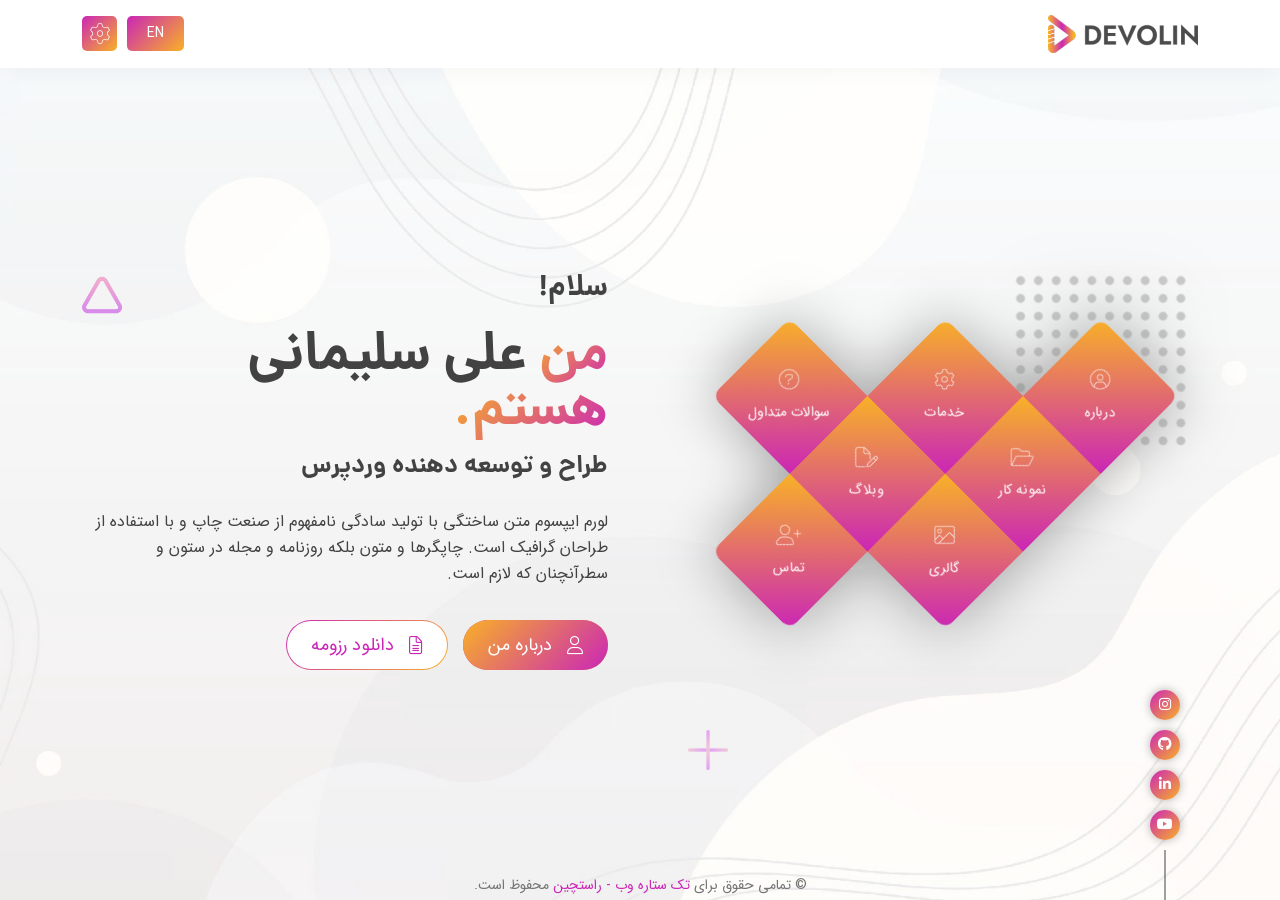
==== commit 394bd38e: "set social media" ====
--- a/index.html
+++ b/index.html
@@ -1,12 +1,13 @@
 <!DOCTYPE html>
 <html lang="fa">
+
 <head>
     <meta charset="UTF-8">
     <meta http-equiv="X-UA-Compatible" content="IE=edge">
     <meta name="viewport" content="width=device-width, initial-scale=1.0">
-    <title>Devolin - قالب HTML نمونه کارها شخصی</title>
-
-    
+    <title>علی عبادی نژاد</title>
+
+
     <!-- ============ FAVICON ============ -->
     <link rel="shortcut icon" href="favicon.png">
     <!-- ============ ALL PLUGIN CSS ============ -->
@@ -18,6 +19,7 @@
     <link id="sharpMode" rel="stylesheet" href="#">
     <link id="darkMode" rel="stylesheet" href="#">
 </head>
+
 <body>
     <div class="content-wrap">
         <!-- PRELOADER START -->
@@ -31,7 +33,8 @@
         <!-- ============ SETTIGS SIDEBAR START ============ -->
         <div class="sidebar-overlay">
             <div class="sidebar">
-                <h3><span><i class="fa-regular fa-gear"></i> تنظیمات</span> <button class="sidebar-close"><i class="fa-thin fa-xmark"></i></button></h3>
+                <h3><span><i class="fa-regular fa-gear"></i> تنظیمات</span> <button class="sidebar-close"><i
+                            class="fa-thin fa-xmark"></i></button></h3>
                 <div class="bottom">
                     <div class="form-check form-switch">
                         <input class="form-check-input" type="checkbox" role="switch" id="shapeChange">
@@ -73,10 +76,16 @@
         <!-- ============ BANNER SECTION START ============ -->
         <div class="banner">
             <div class="main-social">
-                <a href="#" title="Facebook"><i class="fa-brands fa-facebook-f"></i></a>
-                <a href="#" title="Twitter"><i class="fa-brands fa-twitter"></i></a>
-                <a href="#" title="Linkedin"><i class="fa-brands fa-linkedin-in"></i></a>
-                <a href="#" title="Skype"><i class="fa-brands fa-skype"></i></a>
+                <a href="https://www.instagram.com/aliebadi.dev?igsh=MTZjbWNwZWM2M3Nzdg==" title="Instagram"
+                    target="_blank"><i class="fa-brands fa-instagram"></i></a>
+                <a href="https://github.com/aliebdev" title="Github" target="_blank"><i
+                        class="fa-brands fa-github"></i></a>
+                <a href="https://www.linkedin.com/in/aliebadidev/" title="Linkedin" target="_blank"><i
+                        class="fa-brands fa-linkedin-in"></i></a>
+                <a href="https://www.youtube.com/channel/UC6R_x8SzUZrtPiFSsGOPiQQ" title="Youtube" target="_blank"><i
+                        class="fa-brands fa-youtube"></i></a>
+                <!-- <a href="#" title="Twitter"><i class="fa-brands fa-twitter"></i></a> -->
+                <!-- <a href="#" title="Skype"><i class="fa-brands fa-skype"></i></a> -->
             </div>
             <div class="container">
                 <div class="row align-items-center">
@@ -133,9 +142,11 @@
                             <h3>سلام!</h3>
                             <h1><span>من</span> علی سلیمانی <span>هستم.</span></h1>
                             <h2>طراح و توسعه دهنده وردپرس</h2>
-                            <p>لورم ایپسوم متن ساختگی با تولید سادگی نامفهوم از صنعت چاپ و با استفاده از طراحان گرافیک است. چاپگرها و متون بلکه روزنامه و مجله در ستون و سطرآنچنان که لازم است.</p>
+                            <p>لورم ایپسوم متن ساختگی با تولید سادگی نامفهوم از صنعت چاپ و با استفاده از طراحان گرافیک
+                                است. چاپگرها و متون بلکه روزنامه و مجله در ستون و سطرآنچنان که لازم است.</p>
                             <div class="btn-box">
-                                <a href="#" class="section-btn def-btn" data-section="about"><i class="fa-light fa-user"></i> درباره من</a>
+                                <a href="#" class="section-btn def-btn" data-section="about"><i
+                                        class="fa-light fa-user"></i> درباره من</a>
                                 <a href="#" class="def-btn"><i class="fa-light fa-file-lines"></i> دانلود رزومه</a>
                             </div>
                         </div>
@@ -164,7 +175,8 @@
                             <div class="part-txt">
                                 <h2 class="section-title">درباره <span>من</span></h2>
                                 <p>من یک طراح و توسعه دهنده وردپرس هستم.</p>
-                                <p>انگیزه من ساخت بهترین طراحی وب با سالها تجربه است. هدف لورم ایپسوم ایجاد یک بلوک متنی به ظاهر طبیعی است که حواس را از چیدمان منحرف نکند.</p>
+                                <p>انگیزه من ساخت بهترین طراحی وب با سالها تجربه است. هدف لورم ایپسوم ایجاد یک بلوک متنی
+                                    به ظاهر طبیعی است که حواس را از چیدمان منحرف نکند.</p>
                                 <div class="progress-wrap">
                                     <div class="progress-box">
                                         <div class="circle-progressbar" data-animate="false">
@@ -382,7 +394,8 @@
                                 </div>
                                 <div class="part-txt">
                                     <h3>طراحی سایت</h3>
-                                    <p>لورم ایپسوم متن ساختگی با تولید سادگی نامفهوم از صنعت چاپ و با استفاده از طراحان گرافیک است. </p>
+                                    <p>لورم ایپسوم متن ساختگی با تولید سادگی نامفهوم از صنعت چاپ و با استفاده از طراحان
+                                        گرافیک است. </p>
                                 </div>
                             </div>
                         </div>
@@ -393,7 +406,8 @@
                                 </div>
                                 <div class="part-txt">
                                     <h3>طراحی UI</h3>
-                                    <p>لورم ایپسوم متن ساختگی با تولید سادگی نامفهوم از صنعت چاپ و با استفاده از طراحان گرافیک است. </p>
+                                    <p>لورم ایپسوم متن ساختگی با تولید سادگی نامفهوم از صنعت چاپ و با استفاده از طراحان
+                                        گرافیک است. </p>
                                 </div>
                             </div>
                         </div>
@@ -404,7 +418,8 @@
                                 </div>
                                 <div class="part-txt">
                                     <h3>طراحی لوگو</h3>
-                                    <p>لورم ایپسوم متن ساختگی با تولید سادگی نامفهوم از صنعت چاپ و با استفاده از طراحان گرافیک است. </p>
+                                    <p>لورم ایپسوم متن ساختگی با تولید سادگی نامفهوم از صنعت چاپ و با استفاده از طراحان
+                                        گرافیک است. </p>
                                 </div>
                             </div>
                         </div>
@@ -415,7 +430,8 @@
                                 </div>
                                 <div class="part-txt">
                                     <h3>عکاسی</h3>
-                                    <p>لورم ایپسوم متن ساختگی با تولید سادگی نامفهوم از صنعت چاپ و با استفاده از طراحان گرافیک است. </p>
+                                    <p>لورم ایپسوم متن ساختگی با تولید سادگی نامفهوم از صنعت چاپ و با استفاده از طراحان
+                                        گرافیک است. </p>
                                 </div>
                             </div>
                         </div>
@@ -426,7 +442,8 @@
                                 </div>
                                 <div class="part-txt">
                                     <h3>ویرایش ویدیو</h3>
-                                    <p>لورم ایپسوم متن ساختگی با تولید سادگی نامفهوم از صنعت چاپ و با استفاده از طراحان گرافیک است. </p>
+                                    <p>لورم ایپسوم متن ساختگی با تولید سادگی نامفهوم از صنعت چاپ و با استفاده از طراحان
+                                        گرافیک است. </p>
                                 </div>
                             </div>
                         </div>
@@ -437,7 +454,8 @@
                                 </div>
                                 <div class="part-txt">
                                     <h3>سوشیال مارکتینگ</h3>
-                                    <p>لورم ایپسوم متن ساختگی با تولید سادگی نامفهوم از صنعت چاپ و با استفاده از طراحان گرافیک است. </p>
+                                    <p>لورم ایپسوم متن ساختگی با تولید سادگی نامفهوم از صنعت چاپ و با استفاده از طراحان
+                                        گرافیک است. </p>
                                 </div>
                             </div>
                         </div>
@@ -483,7 +501,8 @@
                                     </ul>
                                 </div>
                                 <div class="bottom">
-                                    <button class="def-btn" data-bs-toggle="modal" data-bs-target="#pricingModal">درخواست شروع پروژه</button>
+                                    <button class="def-btn" data-bs-toggle="modal"
+                                        data-bs-target="#pricingModal">درخواست شروع پروژه</button>
                                 </div>
                             </div>
                         </div>
@@ -506,7 +525,8 @@
                                     </ul>
                                 </div>
                                 <div class="bottom">
-                                    <button class="def-btn" data-bs-toggle="modal" data-bs-target="#pricingModal">درخواست شروع پروژه</button>
+                                    <button class="def-btn" data-bs-toggle="modal"
+                                        data-bs-target="#pricingModal">درخواست شروع پروژه</button>
                                 </div>
                             </div>
                         </div>
@@ -529,7 +549,8 @@
                                     </ul>
                                 </div>
                                 <div class="bottom">
-                                    <button class="def-btn" data-bs-toggle="modal" data-bs-target="#pricingModal">درخواست شروع پروژه</button>
+                                    <button class="def-btn" data-bs-toggle="modal"
+                                        data-bs-target="#pricingModal">درخواست شروع پروژه</button>
                                 </div>
                             </div>
                         </div>
@@ -578,7 +599,8 @@
                                             <i class="fa-solid fa-star-sharp rated"></i>
                                             <i class="fa-solid fa-star-sharp"></i>
                                         </div>
-                                        <a href="#">مشاهده وب سایت <span><i class="fa-regular fa-arrow-left"></i></span></a>
+                                        <a href="#">مشاهده وب سایت <span><i
+                                                    class="fa-regular fa-arrow-left"></i></span></a>
                                     </div>
                                 </div>
                             </div>
@@ -603,7 +625,8 @@
                                             <i class="fa-solid fa-star-sharp rated"></i>
                                             <i class="fa-solid fa-star-sharp"></i>
                                         </div>
-                                        <a href="#">مشاهده وب سایت <span><i class="fa-regular fa-arrow-left"></i></span></a>
+                                        <a href="#">مشاهده وب سایت <span><i
+                                                    class="fa-regular fa-arrow-left"></i></span></a>
                                     </div>
                                 </div>
                             </div>
@@ -628,7 +651,8 @@
                                             <i class="fa-solid fa-star-sharp rated"></i>
                                             <i class="fa-solid fa-star-sharp"></i>
                                         </div>
-                                        <a href="#">مشاهده وب سایت <span><i class="fa-regular fa-arrow-left"></i></span></a>
+                                        <a href="#">مشاهده وب سایت <span><i
+                                                    class="fa-regular fa-arrow-left"></i></span></a>
                                     </div>
                                 </div>
                             </div>
@@ -653,7 +677,8 @@
                                             <i class="fa-solid fa-star-sharp rated"></i>
                                             <i class="fa-solid fa-star-sharp"></i>
                                         </div>
-                                        <a href="#">مشاهده وب سایت <span><i class="fa-regular fa-arrow-left"></i></span></a>
+                                        <a href="#">مشاهده وب سایت <span><i
+                                                    class="fa-regular fa-arrow-left"></i></span></a>
                                     </div>
                                 </div>
                             </div>
@@ -678,7 +703,8 @@
                                             <i class="fa-solid fa-star-sharp rated"></i>
                                             <i class="fa-solid fa-star-sharp"></i>
                                         </div>
-                                        <a href="#">مشاهده وب سایت <span><i class="fa-regular fa-arrow-left"></i></span></a>
+                                        <a href="#">مشاهده وب سایت <span><i
+                                                    class="fa-regular fa-arrow-left"></i></span></a>
                                     </div>
                                 </div>
                             </div>
@@ -703,7 +729,8 @@
                                             <i class="fa-solid fa-star-sharp rated"></i>
                                             <i class="fa-solid fa-star-sharp"></i>
                                         </div>
-                                        <a href="#">مشاهده وب سایت <span><i class="fa-regular fa-arrow-left"></i></span></a>
+                                        <a href="#">مشاهده وب سایت <span><i
+                                                    class="fa-regular fa-arrow-left"></i></span></a>
                                     </div>
                                 </div>
                             </div>
@@ -754,7 +781,10 @@
                                         <img src="assets/images/testimonial-img-1.jpg" alt="Image">
                                     </div>
                                     <div class="part-txt">
-                                        <p>لورم ایپسوم متن ساختگی با تولید سادگی نامفهوم از صنعت چاپ و با استفاده از طراحان گرافیک است. چاپگرها و متون بلکه روزنامه و مجله در ستون و سطرآنچنان که لازم است و برای شرایط فعلی تکنولوژی مورد نیاز و کاربردهای متنوع با هدف بهبود ابزارهای کاربردی می باشد.</p>
+                                        <p>لورم ایپسوم متن ساختگی با تولید سادگی نامفهوم از صنعت چاپ و با استفاده از
+                                            طراحان گرافیک است. چاپگرها و متون بلکه روزنامه و مجله در ستون و سطرآنچنان که
+                                            لازم است و برای شرایط فعلی تکنولوژی مورد نیاز و کاربردهای متنوع با هدف بهبود
+                                            ابزارهای کاربردی می باشد.</p>
                                         <h3>امین دادجو</h3>
                                         <span>مدیر وب سایت لوازم آرایشی</span>
                                     </div>
@@ -764,7 +794,10 @@
                                         <img src="assets/images/testimonial-img-2.jpg" alt="Image">
                                     </div>
                                     <div class="part-txt">
-                                        <p>لورم ایپسوم متن ساختگی با تولید سادگی نامفهوم از صنعت چاپ و با استفاده از طراحان گرافیک است. چاپگرها و متون بلکه روزنامه و مجله در ستون و سطرآنچنان که لازم است و برای شرایط فعلی تکنولوژی مورد نیاز و کاربردهای متنوع با هدف بهبود ابزارهای کاربردی می باشد.</p>
+                                        <p>لورم ایپسوم متن ساختگی با تولید سادگی نامفهوم از صنعت چاپ و با استفاده از
+                                            طراحان گرافیک است. چاپگرها و متون بلکه روزنامه و مجله در ستون و سطرآنچنان که
+                                            لازم است و برای شرایط فعلی تکنولوژی مورد نیاز و کاربردهای متنوع با هدف بهبود
+                                            ابزارهای کاربردی می باشد.</p>
                                         <h3>لاله ایراندوست</h3>
                                         <span>مدیر وب سایت پادکست</span>
                                     </div>
@@ -774,7 +807,10 @@
                                         <img src="assets/images/testimonial-img-3.jpg" alt="Image">
                                     </div>
                                     <div class="part-txt">
-                                        <p>لورم ایپسوم متن ساختگی با تولید سادگی نامفهوم از صنعت چاپ و با استفاده از طراحان گرافیک است. چاپگرها و متون بلکه روزنامه و مجله در ستون و سطرآنچنان که لازم است و برای شرایط فعلی تکنولوژی مورد نیاز و کاربردهای متنوع با هدف بهبود ابزارهای کاربردی می باشد.</p>
+                                        <p>لورم ایپسوم متن ساختگی با تولید سادگی نامفهوم از صنعت چاپ و با استفاده از
+                                            طراحان گرافیک است. چاپگرها و متون بلکه روزنامه و مجله در ستون و سطرآنچنان که
+                                            لازم است و برای شرایط فعلی تکنولوژی مورد نیاز و کاربردهای متنوع با هدف بهبود
+                                            ابزارهای کاربردی می باشد.</p>
                                         <h3>رضا محمدی</h3>
                                         <span>مدیر فروشگاه اینترنتی</span>
                                     </div>
@@ -809,7 +845,10 @@
                                         </div>
                                     </div>
                                     <div class="faq-body">
-                                        <p>لورم ایپسوم متن ساختگی با تولید سادگی نامفهوم از صنعت چاپ و با استفاده از طراحان گرافیک است. چاپگرها و متون بلکه روزنامه و مجله در ستون و سطرآنچنان که لازم است و برای شرایط فعلی تکنولوژی مورد نیاز و کاربردهای متنوع با هدف بهبود ابزارهای کاربردی می باشد.</p>
+                                        <p>لورم ایپسوم متن ساختگی با تولید سادگی نامفهوم از صنعت چاپ و با استفاده از
+                                            طراحان گرافیک است. چاپگرها و متون بلکه روزنامه و مجله در ستون و سطرآنچنان که
+                                            لازم است و برای شرایط فعلی تکنولوژی مورد نیاز و کاربردهای متنوع با هدف بهبود
+                                            ابزارهای کاربردی می باشد.</p>
                                     </div>
                                 </div>
                                 <div class="single-card">
@@ -820,7 +859,10 @@
                                         </div>
                                     </div>
                                     <div class="faq-body">
-                                        <p>لورم ایپسوم متن ساختگی با تولید سادگی نامفهوم از صنعت چاپ و با استفاده از طراحان گرافیک است. چاپگرها و متون بلکه روزنامه و مجله در ستون و سطرآنچنان که لازم است و برای شرایط فعلی تکنولوژی مورد نیاز و کاربردهای متنوع با هدف بهبود ابزارهای کاربردی می باشد.</p>
+                                        <p>لورم ایپسوم متن ساختگی با تولید سادگی نامفهوم از صنعت چاپ و با استفاده از
+                                            طراحان گرافیک است. چاپگرها و متون بلکه روزنامه و مجله در ستون و سطرآنچنان که
+                                            لازم است و برای شرایط فعلی تکنولوژی مورد نیاز و کاربردهای متنوع با هدف بهبود
+                                            ابزارهای کاربردی می باشد.</p>
                                     </div>
                                 </div>
                                 <div class="single-card">
@@ -831,7 +873,10 @@
                                         </div>
                                     </div>
                                     <div class="faq-body">
-                                        <p>لورم ایپسوم متن ساختگی با تولید سادگی نامفهوم از صنعت چاپ و با استفاده از طراحان گرافیک است. چاپگرها و متون بلکه روزنامه و مجله در ستون و سطرآنچنان که لازم است و برای شرایط فعلی تکنولوژی مورد نیاز و کاربردهای متنوع با هدف بهبود ابزارهای کاربردی می باشد.</p>
+                                        <p>لورم ایپسوم متن ساختگی با تولید سادگی نامفهوم از صنعت چاپ و با استفاده از
+                                            طراحان گرافیک است. چاپگرها و متون بلکه روزنامه و مجله در ستون و سطرآنچنان که
+                                            لازم است و برای شرایط فعلی تکنولوژی مورد نیاز و کاربردهای متنوع با هدف بهبود
+                                            ابزارهای کاربردی می باشد.</p>
                                     </div>
                                 </div>
                                 <div class="single-card">
@@ -842,7 +887,10 @@
                                         </div>
                                     </div>
                                     <div class="faq-body">
-                                        <p>لورم ایپسوم متن ساختگی با تولید سادگی نامفهوم از صنعت چاپ و با استفاده از طراحان گرافیک است. چاپگرها و متون بلکه روزنامه و مجله در ستون و سطرآنچنان که لازم است و برای شرایط فعلی تکنولوژی مورد نیاز و کاربردهای متنوع با هدف بهبود ابزارهای کاربردی می باشد.</p>
+                                        <p>لورم ایپسوم متن ساختگی با تولید سادگی نامفهوم از صنعت چاپ و با استفاده از
+                                            طراحان گرافیک است. چاپگرها و متون بلکه روزنامه و مجله در ستون و سطرآنچنان که
+                                            لازم است و برای شرایط فعلی تکنولوژی مورد نیاز و کاربردهای متنوع با هدف بهبود
+                                            ابزارهای کاربردی می باشد.</p>
                                     </div>
                                 </div>
                                 <div class="single-card">
@@ -853,7 +901,10 @@
                                         </div>
                                     </div>
                                     <div class="faq-body">
-                                        <p>لورم ایپسوم متن ساختگی با تولید سادگی نامفهوم از صنعت چاپ و با استفاده از طراحان گرافیک است. چاپگرها و متون بلکه روزنامه و مجله در ستون و سطرآنچنان که لازم است و برای شرایط فعلی تکنولوژی مورد نیاز و کاربردهای متنوع با هدف بهبود ابزارهای کاربردی می باشد.</p>
+                                        <p>لورم ایپسوم متن ساختگی با تولید سادگی نامفهوم از صنعت چاپ و با استفاده از
+                                            طراحان گرافیک است. چاپگرها و متون بلکه روزنامه و مجله در ستون و سطرآنچنان که
+                                            لازم است و برای شرایط فعلی تکنولوژی مورد نیاز و کاربردهای متنوع با هدف بهبود
+                                            ابزارهای کاربردی می باشد.</p>
                                     </div>
                                 </div>
                                 <div class="single-card">
@@ -864,7 +915,10 @@
                                         </div>
                                     </div>
                                     <div class="faq-body">
-                                        <p>لورم ایپسوم متن ساختگی با تولید سادگی نامفهوم از صنعت چاپ و با استفاده از طراحان گرافیک است. چاپگرها و متون بلکه روزنامه و مجله در ستون و سطرآنچنان که لازم است و برای شرایط فعلی تکنولوژی مورد نیاز و کاربردهای متنوع با هدف بهبود ابزارهای کاربردی می باشد.</p>
+                                        <p>لورم ایپسوم متن ساختگی با تولید سادگی نامفهوم از صنعت چاپ و با استفاده از
+                                            طراحان گرافیک است. چاپگرها و متون بلکه روزنامه و مجله در ستون و سطرآنچنان که
+                                            لازم است و برای شرایط فعلی تکنولوژی مورد نیاز و کاربردهای متنوع با هدف بهبود
+                                            ابزارهای کاربردی می باشد.</p>
                                     </div>
                                 </div>
                             </div>
@@ -892,7 +946,8 @@
                                 <img src="assets/images/gallery-1.jpg" alt="image">
                                 <div class="hover">
                                     <button><i class="fa-light fa-plus"></i></button>
-                                    <p>لورم ایپسوم متن ساختگی با تولید سادگی نامفهوم از صنعت چاپ و با استفاده از طراحان گرافیک است. </p>
+                                    <p>لورم ایپسوم متن ساختگی با تولید سادگی نامفهوم از صنعت چاپ و با استفاده از طراحان
+                                        گرافیک است. </p>
                                 </div>
                             </div>
                         </div>
@@ -901,7 +956,8 @@
                                 <img src="assets/images/gallery-2.jpg" alt="image">
                                 <div class="hover">
                                     <button><i class="fa-light fa-plus"></i></button>
-                                    <p>لورم ایپسوم متن ساختگی با تولید سادگی نامفهوم از صنعت چاپ و با استفاده از طراحان گرافیک است. </p>
+                                    <p>لورم ایپسوم متن ساختگی با تولید سادگی نامفهوم از صنعت چاپ و با استفاده از طراحان
+                                        گرافیک است. </p>
                                 </div>
                             </div>
                         </div>
@@ -910,7 +966,8 @@
                                 <img src="assets/images/gallery-3.jpg" alt="image">
                                 <div class="hover">
                                     <button><i class="fa-light fa-plus"></i></button>
-                                    <p>لورم ایپسوم متن ساختگی با تولید سادگی نامفهوم از صنعت چاپ و با استفاده از طراحان گرافیک است. </p>
+                                    <p>لورم ایپسوم متن ساختگی با تولید سادگی نامفهوم از صنعت چاپ و با استفاده از طراحان
+                                        گرافیک است. </p>
                                 </div>
                             </div>
                         </div>
@@ -919,7 +976,8 @@
                                 <img src="assets/images/gallery-4.jpg" alt="image">
                                 <div class="hover">
                                     <button><i class="fa-light fa-plus"></i></button>
-                                    <p>لورم ایپسوم متن ساختگی با تولید سادگی نامفهوم از صنعت چاپ و با استفاده از طراحان گرافیک است. </p>
+                                    <p>لورم ایپسوم متن ساختگی با تولید سادگی نامفهوم از صنعت چاپ و با استفاده از طراحان
+                                        گرافیک است. </p>
                                 </div>
                             </div>
                         </div>
@@ -928,7 +986,8 @@
                                 <img src="assets/images/gallery-5.jpg" alt="image">
                                 <div class="hover">
                                     <button><i class="fa-light fa-plus"></i></button>
-                                    <p>لورم ایپسوم متن ساختگی با تولید سادگی نامفهوم از صنعت چاپ و با استفاده از طراحان گرافیک است. </p>
+                                    <p>لورم ایپسوم متن ساختگی با تولید سادگی نامفهوم از صنعت چاپ و با استفاده از طراحان
+                                        گرافیک است. </p>
                                 </div>
                             </div>
                         </div>
@@ -937,7 +996,8 @@
                                 <img src="assets/images/gallery-6.jpg" alt="image">
                                 <div class="hover">
                                     <button><i class="fa-light fa-plus"></i></button>
-                                    <p>لورم ایپسوم متن ساختگی با تولید سادگی نامفهوم از صنعت چاپ و با استفاده از طراحان گرافیک است. </p>
+                                    <p>لورم ایپسوم متن ساختگی با تولید سادگی نامفهوم از صنعت چاپ و با استفاده از طراحان
+                                        گرافیک است. </p>
                                 </div>
                             </div>
                         </div>
@@ -946,7 +1006,8 @@
                                 <img src="assets/images/gallery-7.jpg" alt="image">
                                 <div class="hover">
                                     <button><i class="fa-light fa-plus"></i></button>
-                                    <p>لورم ایپسوم متن ساختگی با تولید سادگی نامفهوم از صنعت چاپ و با استفاده از طراحان گرافیک است. </p>
+                                    <p>لورم ایپسوم متن ساختگی با تولید سادگی نامفهوم از صنعت چاپ و با استفاده از طراحان
+                                        گرافیک است. </p>
                                 </div>
                             </div>
                         </div>
@@ -974,7 +1035,8 @@
                                     <img src="assets/images/blog-img-1.jpg" alt="Image">
                                 </div>
                                 <div class="part-txt">
-                                    <h3><a href="#" data-bs-toggle="modal" data-bs-target="#blogModal">10 فریمورک برتر جاوا اسکریپت برای یادگیری در سال 2022</a></h3>
+                                    <h3><a href="#" data-bs-toggle="modal" data-bs-target="#blogModal">10 فریمورک برتر
+                                            جاوا اسکریپت برای یادگیری در سال 2022</a></h3>
                                     <ul>
                                         <li><span><i class="fa-duotone fa-user-pen"></i></span>علی سلیمانی</li>
                                         <li><span><i class="fa-duotone fa-calendar"></i></span>28 مهر 1401</li>
@@ -988,7 +1050,8 @@
                                     <img src="assets/images/blog-img-2.jpg" alt="Image">
                                 </div>
                                 <div class="part-txt">
-                                    <h3><a href="#" data-bs-toggle="modal" data-bs-target="#blogModal">چگونه ReactJS را در یک برنامه قدیمی Dojo ادغام کنیم</a></h3>
+                                    <h3><a href="#" data-bs-toggle="modal" data-bs-target="#blogModal">چگونه ReactJS را
+                                            در یک برنامه قدیمی Dojo ادغام کنیم</a></h3>
                                     <ul>
                                         <li><span><i class="fa-duotone fa-user-pen"></i></span>علی سلیمانی</li>
                                         <li><span><i class="fa-duotone fa-calendar"></i></span>28 مهر 1401</li>
@@ -1002,7 +1065,8 @@
                                     <img src="assets/images/blog-img-3.jpg" alt="Image">
                                 </div>
                                 <div class="part-txt">
-                                    <h3><a href="#" data-bs-toggle="modal" data-bs-target="#blogModal">با علامت گذاری شده از Markdown به HTML5 بروید</a></h3>
+                                    <h3><a href="#" data-bs-toggle="modal" data-bs-target="#blogModal">با علامت گذاری
+                                            شده از Markdown به HTML5 بروید</a></h3>
                                     <ul>
                                         <li><span><i class="fa-duotone fa-user-pen"></i></span>علی سلیمانی</li>
                                         <li><span><i class="fa-duotone fa-calendar"></i></span>28 مهر 1401</li>
@@ -1027,7 +1091,8 @@
                                     <img src="assets/images/blog-img-4.jpg" alt="Image">
                                 </div>
                                 <div class="part-txt">
-                                    <h3><a href="#" data-bs-toggle="modal" data-bs-target="#blogModal">بوت استرپ: ایجاد منوها، نوارهای ناوبری و مدال ها</a></h3>
+                                    <h3><a href="#" data-bs-toggle="modal" data-bs-target="#blogModal">بوت استرپ: ایجاد
+                                            منوها، نوارهای ناوبری و مدال ها</a></h3>
                                     <ul>
                                         <li><span><i class="fa-duotone fa-user-pen"></i></span>علی سلیمانی</li>
                                         <li><span><i class="fa-duotone fa-calendar"></i></span>28 مهر 1401</li>
@@ -1041,7 +1106,8 @@
                                     <img src="assets/images/blog-img-5.jpg" alt="Image">
                                 </div>
                                 <div class="part-txt">
-                                    <h3><a href="#" data-bs-toggle="modal" data-bs-target="#blogModal"> بررسی GDPR و وردپرس: چرا باید نگران باشید و راهکار چیست</a></h3>
+                                    <h3><a href="#" data-bs-toggle="modal" data-bs-target="#blogModal"> بررسی GDPR و
+                                            وردپرس: چرا باید نگران باشید و راهکار چیست</a></h3>
                                     <ul>
                                         <li><span><i class="fa-duotone fa-user-pen"></i></span>علی سلیمانی</li>
                                         <li><span><i class="fa-duotone fa-calendar"></i></span>28 مهر 1401</li>
@@ -1055,7 +1121,8 @@
                                     <img src="assets/images/blog-img-6.jpg" alt="Image">
                                 </div>
                                 <div class="part-txt">
-                                    <h3><a href="#" data-bs-toggle="modal" data-bs-target="#blogModal">راه حل های CRM مبتنی بر وب - همه آنچه که باید بدانید</a></h3>
+                                    <h3><a href="#" data-bs-toggle="modal" data-bs-target="#blogModal">راه حل های CRM
+                                            مبتنی بر وب - همه آنچه که باید بدانید</a></h3>
                                     <ul>
                                         <li><span><i class="fa-duotone fa-user-pen"></i></span>علی سلیمانی</li>
                                         <li><span><i class="fa-duotone fa-calendar"></i></span>28 مهر 1401</li>
@@ -1185,7 +1252,8 @@
                             </div>
                             <div class="col-12">
                                 <div class="btn-box justify-content-end">
-                                    <button type="button" class="def-btn def-btn-2 border" data-bs-dismiss="modal">بستن</button>
+                                    <button type="button" class="def-btn def-btn-2 border"
+                                        data-bs-dismiss="modal">بستن</button>
                                     <button type="button" class="def-btn">ارسال پیام</button>
                                 </div>
                             </div>
@@ -1224,11 +1292,23 @@
                                 <li><span><i class="fa-duotone fa-user-pen"></i></span>علی سلیمانی</li>
                                 <li><span><i class="fa-duotone fa-calendar"></i></span>28 مهر 1401</li>
                             </ul>
-                            <p>لورم ایپسوم متن ساختگی با تولید سادگی نامفهوم از صنعت چاپ و با استفاده از طراحان گرافیک است. چاپگرها و متون بلکه روزنامه و مجله در ستون و سطرآنچنان که لازم است و برای شرایط فعلی تکنولوژی مورد نیاز و کاربردهای متنوع با هدف بهبود ابزارهای کاربردی می باشد. </p>
-                            <p>کتابهای زیادی در شصت و سه درصد گذشته، حال و آینده شناخت فراوان جامعه و متخصصان را می طلبد تا با نرم افزارها شناخت بیشتری را برای طراحان رایانه ای علی الخصوص طراحان خلاقی و فرهنگ پیشرو در زبان فارسی ایجاد کرد. در این صورت می توان امید داشت که تمام و دشواری موجود در ارائه راهکارها و شرایط سخت تایپ به پایان رسد.</p>
-                            <p class="marked">لورم ایپسوم متن ساختگی با تولید سادگی نامفهوم از صنعت چاپ و با استفاده از طراحان گرافیک است.</p>
-                            <p>لورم ایپسوم متن ساختگی با تولید سادگی نامفهوم از صنعت چاپ و با استفاده از طراحان گرافیک است. چاپگرها و متون بلکه روزنامه و مجله در ستون و سطرآنچنان که لازم است و برای شرایط فعلی تکنولوژی مورد نیاز و کاربردهای متنوع با هدف بهبود ابزارهای کاربردی می باشد. کتابهای زیادی در شصت و سه درصد گذشته، حال و آینده شناخت فراوان جامعه و متخصصان را می طلبد.</p>
-                            <p>تا با نرم افزارها شناخت بیشتری را برای طراحان رایانه ای علی الخصوص طراحان خلاقی و فرهنگ پیشرو در زبان فارسی ایجاد کرد. در این صورت می توان امید داشت که تمام و دشواری موجود در ارائه راهکارها و شرایط سخت تایپ به پایان رسد وزمان مورد نیاز شامل حروفچینی دستاوردهای اصلی و جوابگوی سوالات پیوسته اهل دنیای موجود طراحی اساسا مورد استفاده قرار گیرد.</p>
+                            <p>لورم ایپسوم متن ساختگی با تولید سادگی نامفهوم از صنعت چاپ و با استفاده از طراحان گرافیک
+                                است. چاپگرها و متون بلکه روزنامه و مجله در ستون و سطرآنچنان که لازم است و برای شرایط
+                                فعلی تکنولوژی مورد نیاز و کاربردهای متنوع با هدف بهبود ابزارهای کاربردی می باشد. </p>
+                            <p>کتابهای زیادی در شصت و سه درصد گذشته، حال و آینده شناخت فراوان جامعه و متخصصان را می طلبد
+                                تا با نرم افزارها شناخت بیشتری را برای طراحان رایانه ای علی الخصوص طراحان خلاقی و فرهنگ
+                                پیشرو در زبان فارسی ایجاد کرد. در این صورت می توان امید داشت که تمام و دشواری موجود در
+                                ارائه راهکارها و شرایط سخت تایپ به پایان رسد.</p>
+                            <p class="marked">لورم ایپسوم متن ساختگی با تولید سادگی نامفهوم از صنعت چاپ و با استفاده از
+                                طراحان گرافیک است.</p>
+                            <p>لورم ایپسوم متن ساختگی با تولید سادگی نامفهوم از صنعت چاپ و با استفاده از طراحان گرافیک
+                                است. چاپگرها و متون بلکه روزنامه و مجله در ستون و سطرآنچنان که لازم است و برای شرایط
+                                فعلی تکنولوژی مورد نیاز و کاربردهای متنوع با هدف بهبود ابزارهای کاربردی می باشد. کتابهای
+                                زیادی در شصت و سه درصد گذشته، حال و آینده شناخت فراوان جامعه و متخصصان را می طلبد.</p>
+                            <p>تا با نرم افزارها شناخت بیشتری را برای طراحان رایانه ای علی الخصوص طراحان خلاقی و فرهنگ
+                                پیشرو در زبان فارسی ایجاد کرد. در این صورت می توان امید داشت که تمام و دشواری موجود در
+                                ارائه راهکارها و شرایط سخت تایپ به پایان رسد وزمان مورد نیاز شامل حروفچینی دستاوردهای
+                                اصلی و جوابگوی سوالات پیوسته اهل دنیای موجود طراحی اساسا مورد استفاده قرار گیرد.</p>
                         </div>
                     </div>
                 </div>
@@ -1247,4 +1327,5 @@
     <script src="assets/js/main.js"></script>
     <script src="assets/js/rtl.js"></script>
 </body>
+
 </html>
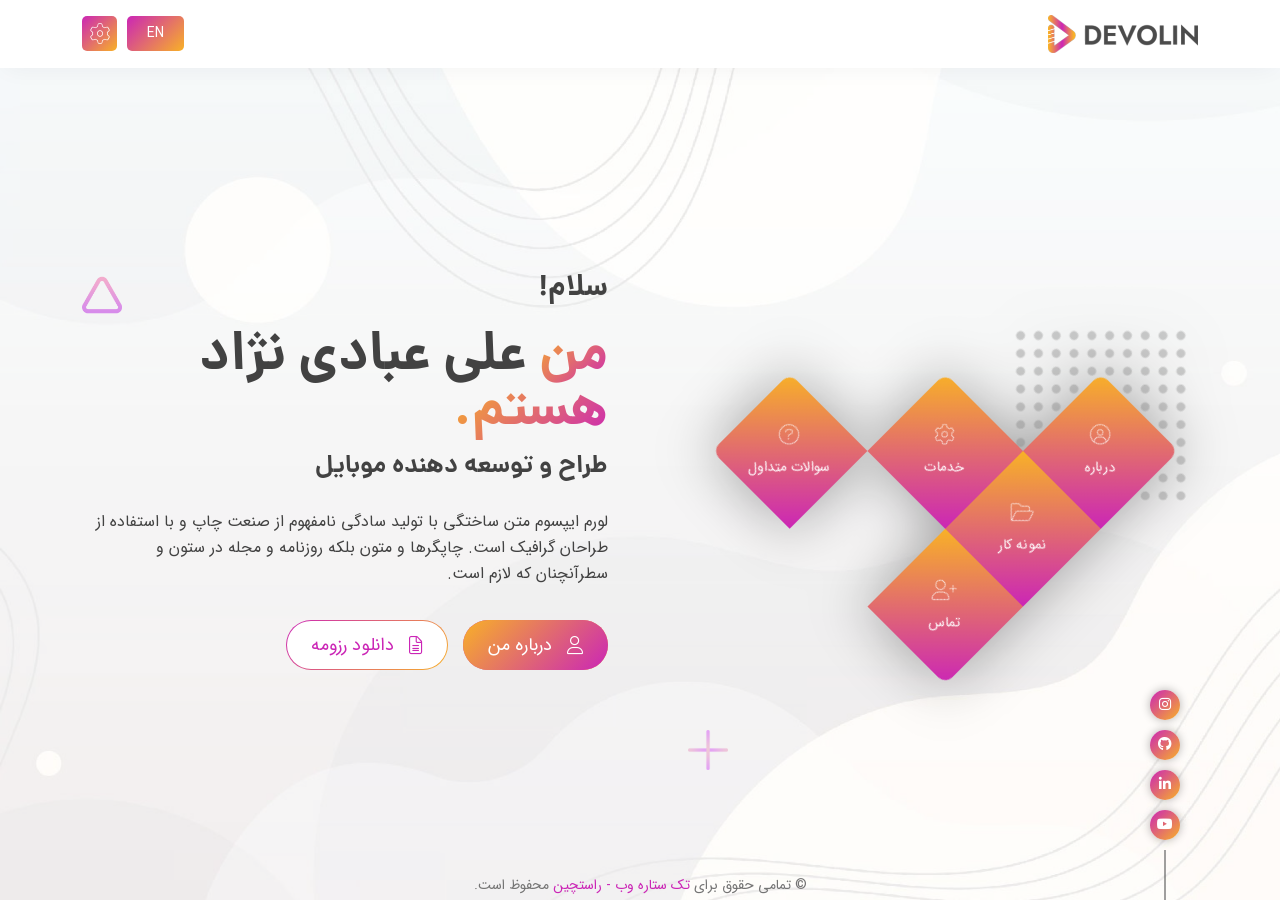
==== commit bd2e6212: "change Wordpress to Mobile" ====
--- a/index.html
+++ b/index.html
@@ -117,31 +117,32 @@
                                     </a>
                                 </div>
                                 <div class="single-item">
+                                    <a role="button" class="section-btn" data-section="contact">
+                                        <span class="icon"><i class="fa-thin fa-user-plus"></i></span>
+                                        <span class="txt">تماس</span>
+                                    </a>
+                                </div>
+                                <!-- <div class="single-item">
                                     <a role="button" class="section-btn" data-section="gallery">
                                         <span class="icon"><i class="fa-thin fa-image"></i></span>
                                         <span class="txt">گالری</span>
                                     </a>
-                                </div>
-                                <div class="single-item">
+                                </div> -->
+                                <!-- <div class="single-item">
                                     <a role="button" class="section-btn" data-section="blog">
                                         <span class="icon"><i class="fa-thin fa-file-pen"></i></span>
                                         <span class="txt">وبلاگ</span>
                                     </a>
-                                </div>
-                                <div class="single-item">
-                                    <a role="button" class="section-btn" data-section="contact">
-                                        <span class="icon"><i class="fa-thin fa-user-plus"></i></span>
-                                        <span class="txt">تماس</span>
-                                    </a>
-                                </div>
+                                </div> -->
+
                             </div>
                         </div>
                     </div>
                     <div class="col-md-6">
                         <div class="banner-txt">
                             <h3>سلام!</h3>
-                            <h1><span>من</span> علی سلیمانی <span>هستم.</span></h1>
-                            <h2>طراح و توسعه دهنده وردپرس</h2>
+                            <h1><span>من</span> علی عبادی نژاد <span>هستم.</span></h1>
+                            <h2>طراح و توسعه دهنده موبایل</h2>
                             <p>لورم ایپسوم متن ساختگی با تولید سادگی نامفهوم از صنعت چاپ و با استفاده از طراحان گرافیک
                                 است. چاپگرها و متون بلکه روزنامه و مجله در ستون و سطرآنچنان که لازم است.</p>
                             <div class="btn-box">
@@ -174,7 +175,7 @@
                         <div class="col-lg-6 col-md-6">
                             <div class="part-txt">
                                 <h2 class="section-title">درباره <span>من</span></h2>
-                                <p>من یک طراح و توسعه دهنده وردپرس هستم.</p>
+                                <p>من یک طراح و توسعه دهنده موبایل هستم.</p>
                                 <p>انگیزه من ساخت بهترین طراحی وب با سالها تجربه است. هدف لورم ایپسوم ایجاد یک بلوک متنی
                                     به ظاهر طبیعی است که حواس را از چیدمان منحرف نکند.</p>
                                 <div class="progress-wrap">
@@ -1038,7 +1039,7 @@
                                     <h3><a href="#" data-bs-toggle="modal" data-bs-target="#blogModal">10 فریمورک برتر
                                             جاوا اسکریپت برای یادگیری در سال 2022</a></h3>
                                     <ul>
-                                        <li><span><i class="fa-duotone fa-user-pen"></i></span>علی سلیمانی</li>
+                                        <li><span><i class="fa-duotone fa-user-pen"></i></span>علی عبادی نژاد</li>
                                         <li><span><i class="fa-duotone fa-calendar"></i></span>28 مهر 1401</li>
                                     </ul>
                                 </div>
@@ -1053,7 +1054,7 @@
                                     <h3><a href="#" data-bs-toggle="modal" data-bs-target="#blogModal">چگونه ReactJS را
                                             در یک برنامه قدیمی Dojo ادغام کنیم</a></h3>
                                     <ul>
-                                        <li><span><i class="fa-duotone fa-user-pen"></i></span>علی سلیمانی</li>
+                                        <li><span><i class="fa-duotone fa-user-pen"></i></span>علی عبادی نژاد</li>
                                         <li><span><i class="fa-duotone fa-calendar"></i></span>28 مهر 1401</li>
                                     </ul>
                                 </div>
@@ -1068,7 +1069,7 @@
                                     <h3><a href="#" data-bs-toggle="modal" data-bs-target="#blogModal">با علامت گذاری
                                             شده از Markdown به HTML5 بروید</a></h3>
                                     <ul>
-                                        <li><span><i class="fa-duotone fa-user-pen"></i></span>علی سلیمانی</li>
+                                        <li><span><i class="fa-duotone fa-user-pen"></i></span>علی عبادی نژاد</li>
                                         <li><span><i class="fa-duotone fa-calendar"></i></span>28 مهر 1401</li>
                                     </ul>
                                 </div>
@@ -1094,7 +1095,7 @@
                                     <h3><a href="#" data-bs-toggle="modal" data-bs-target="#blogModal">بوت استرپ: ایجاد
                                             منوها، نوارهای ناوبری و مدال ها</a></h3>
                                     <ul>
-                                        <li><span><i class="fa-duotone fa-user-pen"></i></span>علی سلیمانی</li>
+                                        <li><span><i class="fa-duotone fa-user-pen"></i></span>علی عبادی نژاد</li>
                                         <li><span><i class="fa-duotone fa-calendar"></i></span>28 مهر 1401</li>
                                     </ul>
                                 </div>
@@ -1107,9 +1108,9 @@
                                 </div>
                                 <div class="part-txt">
                                     <h3><a href="#" data-bs-toggle="modal" data-bs-target="#blogModal"> بررسی GDPR و
-                                            وردپرس: چرا باید نگران باشید و راهکار چیست</a></h3>
+                                            موبایل: چرا باید نگران باشید و راهکار چیست</a></h3>
                                     <ul>
-                                        <li><span><i class="fa-duotone fa-user-pen"></i></span>علی سلیمانی</li>
+                                        <li><span><i class="fa-duotone fa-user-pen"></i></span>علی عبادی نژاد</li>
                                         <li><span><i class="fa-duotone fa-calendar"></i></span>28 مهر 1401</li>
                                     </ul>
                                 </div>
@@ -1124,7 +1125,7 @@
                                     <h3><a href="#" data-bs-toggle="modal" data-bs-target="#blogModal">راه حل های CRM
                                             مبتنی بر وب - همه آنچه که باید بدانید</a></h3>
                                     <ul>
-                                        <li><span><i class="fa-duotone fa-user-pen"></i></span>علی سلیمانی</li>
+                                        <li><span><i class="fa-duotone fa-user-pen"></i></span>علی عبادی نژاد</li>
                                         <li><span><i class="fa-duotone fa-calendar"></i></span>28 مهر 1401</li>
                                     </ul>
                                 </div>
@@ -1176,8 +1177,8 @@
                                         <i class="fa-duotone fa-phone"></i>
                                     </div>
                                     <div class="part-txt">
-                                        <a href="#">+12 345 678 900</a>
-                                        <a href="#">+12 345 678 900</a>
+                                        <a href="#">+98 930 065 2975</a>
+                                        <!-- <a href="#">+12 345 678 900</a> -->
                                     </div>
                                 </div>
                                 <div class="single-box">
@@ -1185,18 +1186,18 @@
                                         <i class="fa-duotone fa-envelope"></i>
                                     </div>
                                     <div class="part-txt">
-                                        <a href="#">example@gmail.com</a>
-                                        <a href="#">example@gmail.com</a>
-                                    </div>
-                                </div>
-                                <div class="single-box">
-                                    <div class="part-icon">
+                                        <a href="#">ebadialideveloper@gmail.com</a>
+                                        <!-- <a href="#">example@gmail.com</a> -->
+                                    </div>
+                                </div>
+                                <!-- <div class="single-box"> -->
+                                <!-- <div class="part-icon">
                                         <i class="fa-duotone fa-map-location-dot"></i>
-                                    </div>
-                                    <div class="part-txt">
+                                    </div> -->
+                                <!-- <div class="part-txt">
                                         <p>ایران، استان خراسان رضوی، مشهد</p>
-                                    </div>
-                                </div>
+                                    </div> -->
+                                <!-- </div> -->
                             </div>
                         </div>
                     </div>
@@ -1289,7 +1290,7 @@
                         <div class="part-txt">
                             <h2 class="blog-title">چگونه ReactJS را در یک برنامه قدیمی Dojo ادغام کنیم</h2>
                             <ul>
-                                <li><span><i class="fa-duotone fa-user-pen"></i></span>علی سلیمانی</li>
+                                <li><span><i class="fa-duotone fa-user-pen"></i></span>علی عبادی نژاد</li>
                                 <li><span><i class="fa-duotone fa-calendar"></i></span>28 مهر 1401</li>
                             </ul>
                             <p>لورم ایپسوم متن ساختگی با تولید سادگی نامفهوم از صنعت چاپ و با استفاده از طراحان گرافیک
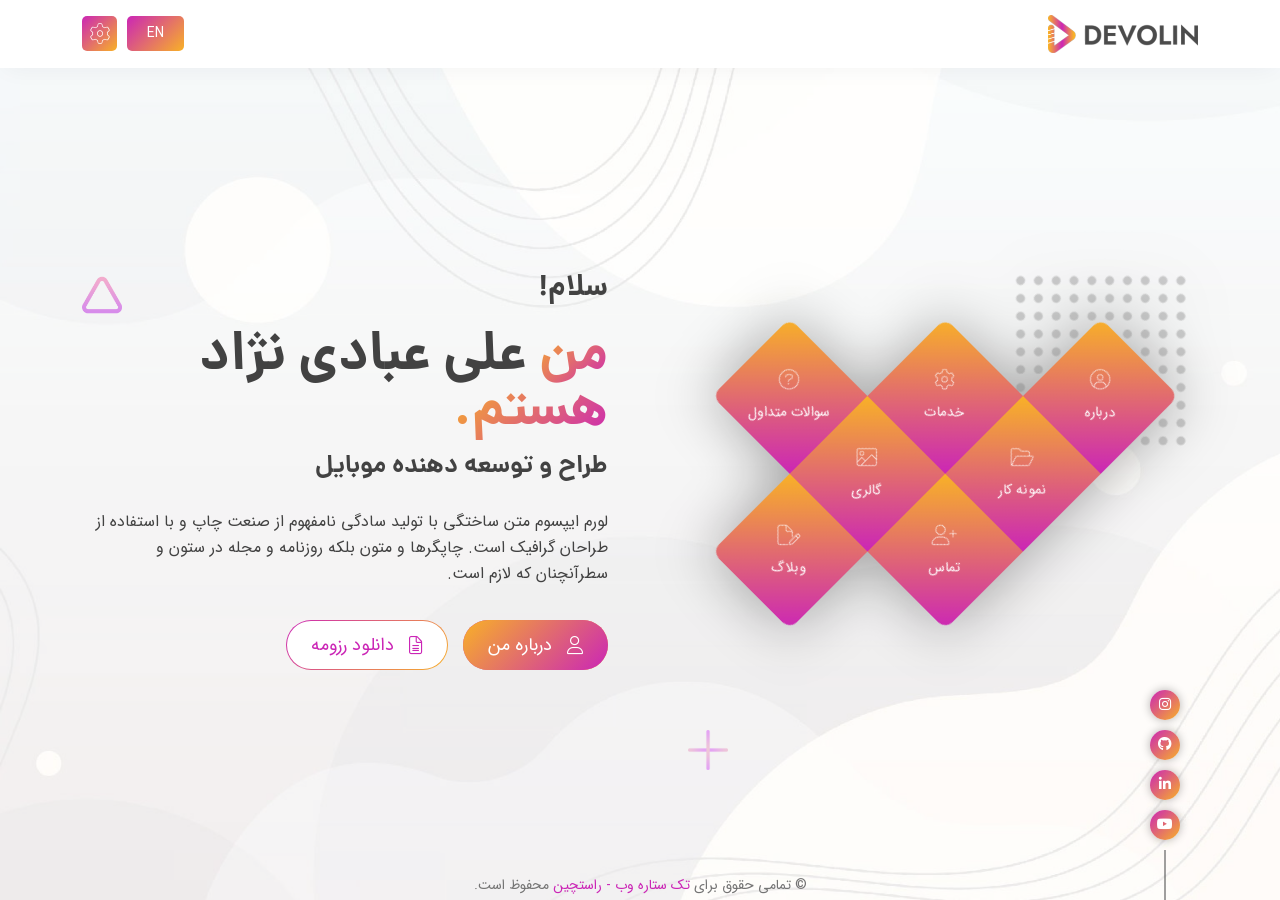
==== commit 76491816: "remove 2 from header" ====
--- a/index.html
+++ b/index.html
@@ -122,18 +122,18 @@
                                         <span class="txt">تماس</span>
                                     </a>
                                 </div>
-                                <!-- <div class="single-item">
+                                <div class="single-item">
                                     <a role="button" class="section-btn" data-section="gallery">
                                         <span class="icon"><i class="fa-thin fa-image"></i></span>
                                         <span class="txt">گالری</span>
                                     </a>
-                                </div> -->
-                                <!-- <div class="single-item">
+                                </div>
+                                <div class="single-item">
                                     <a role="button" class="section-btn" data-section="blog">
                                         <span class="icon"><i class="fa-thin fa-file-pen"></i></span>
                                         <span class="txt">وبلاگ</span>
                                     </a>
-                                </div> -->
+                                </div>
 
                             </div>
                         </div>
